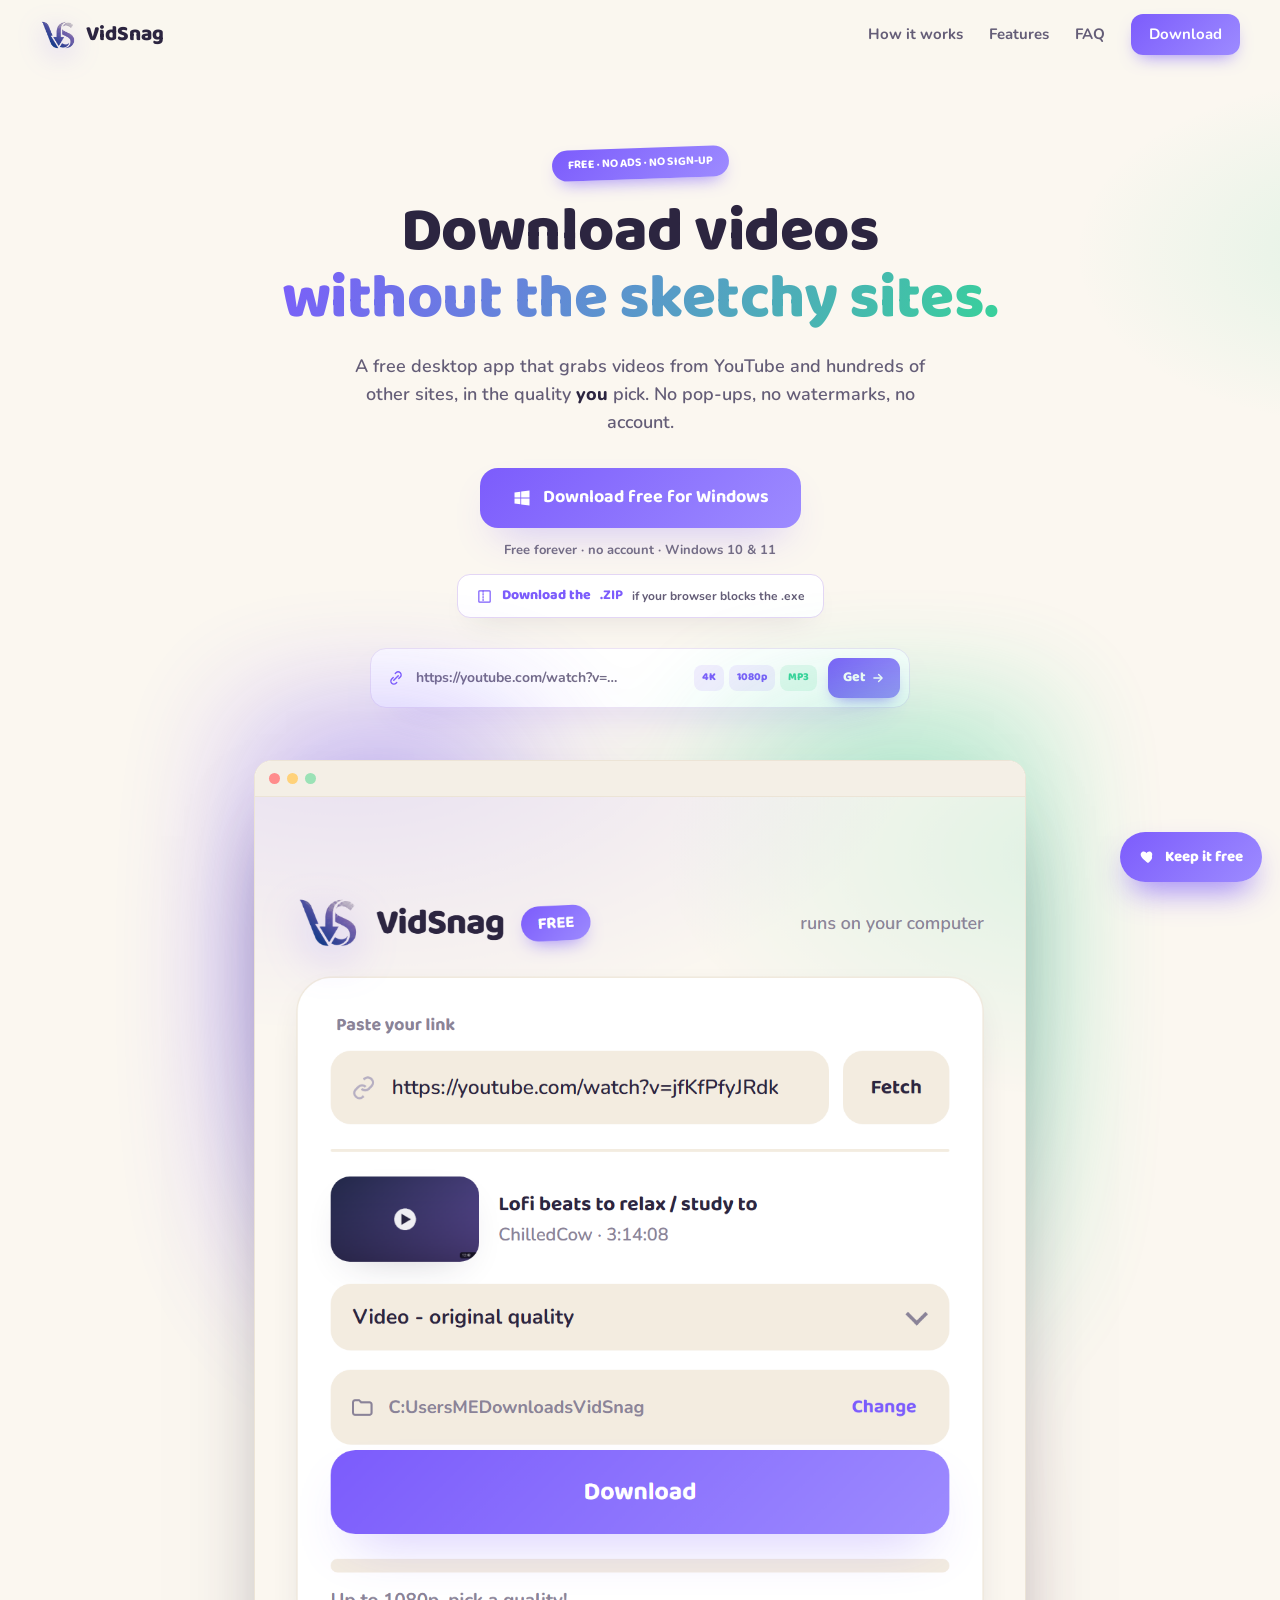
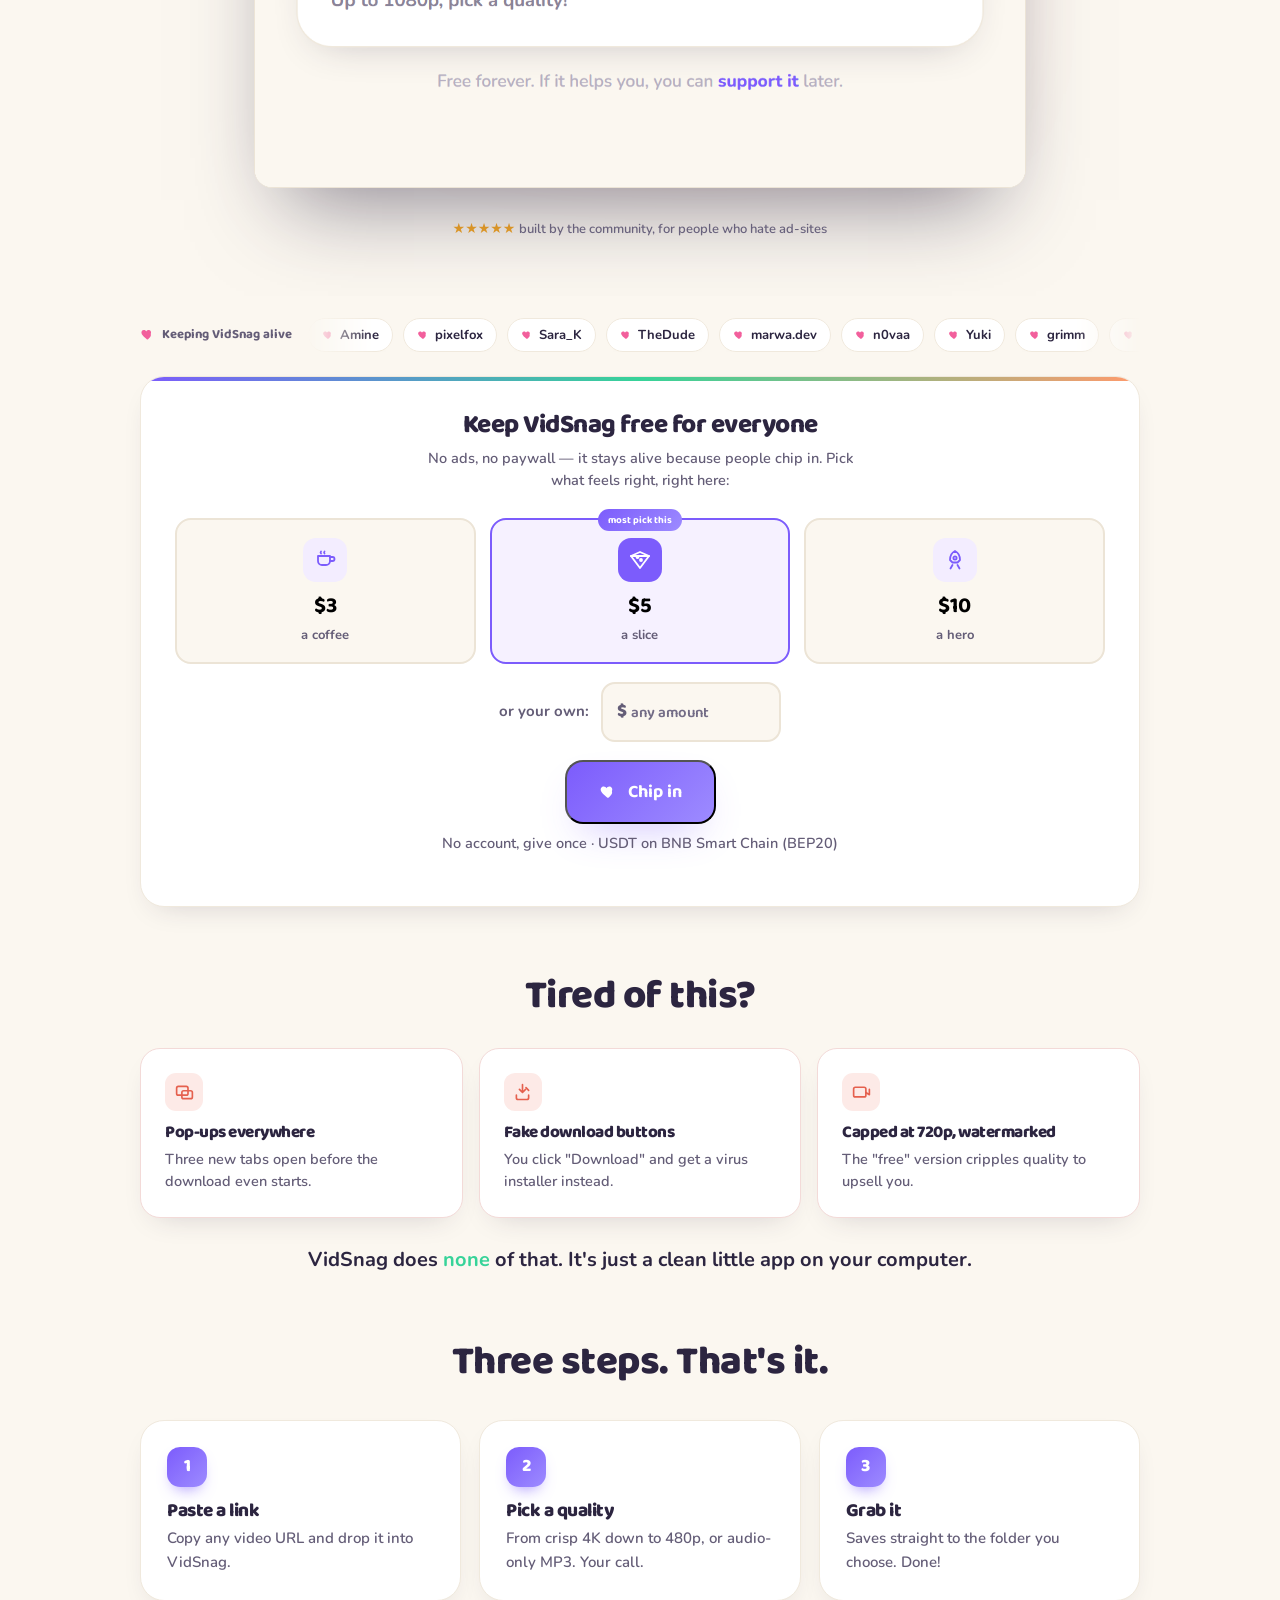
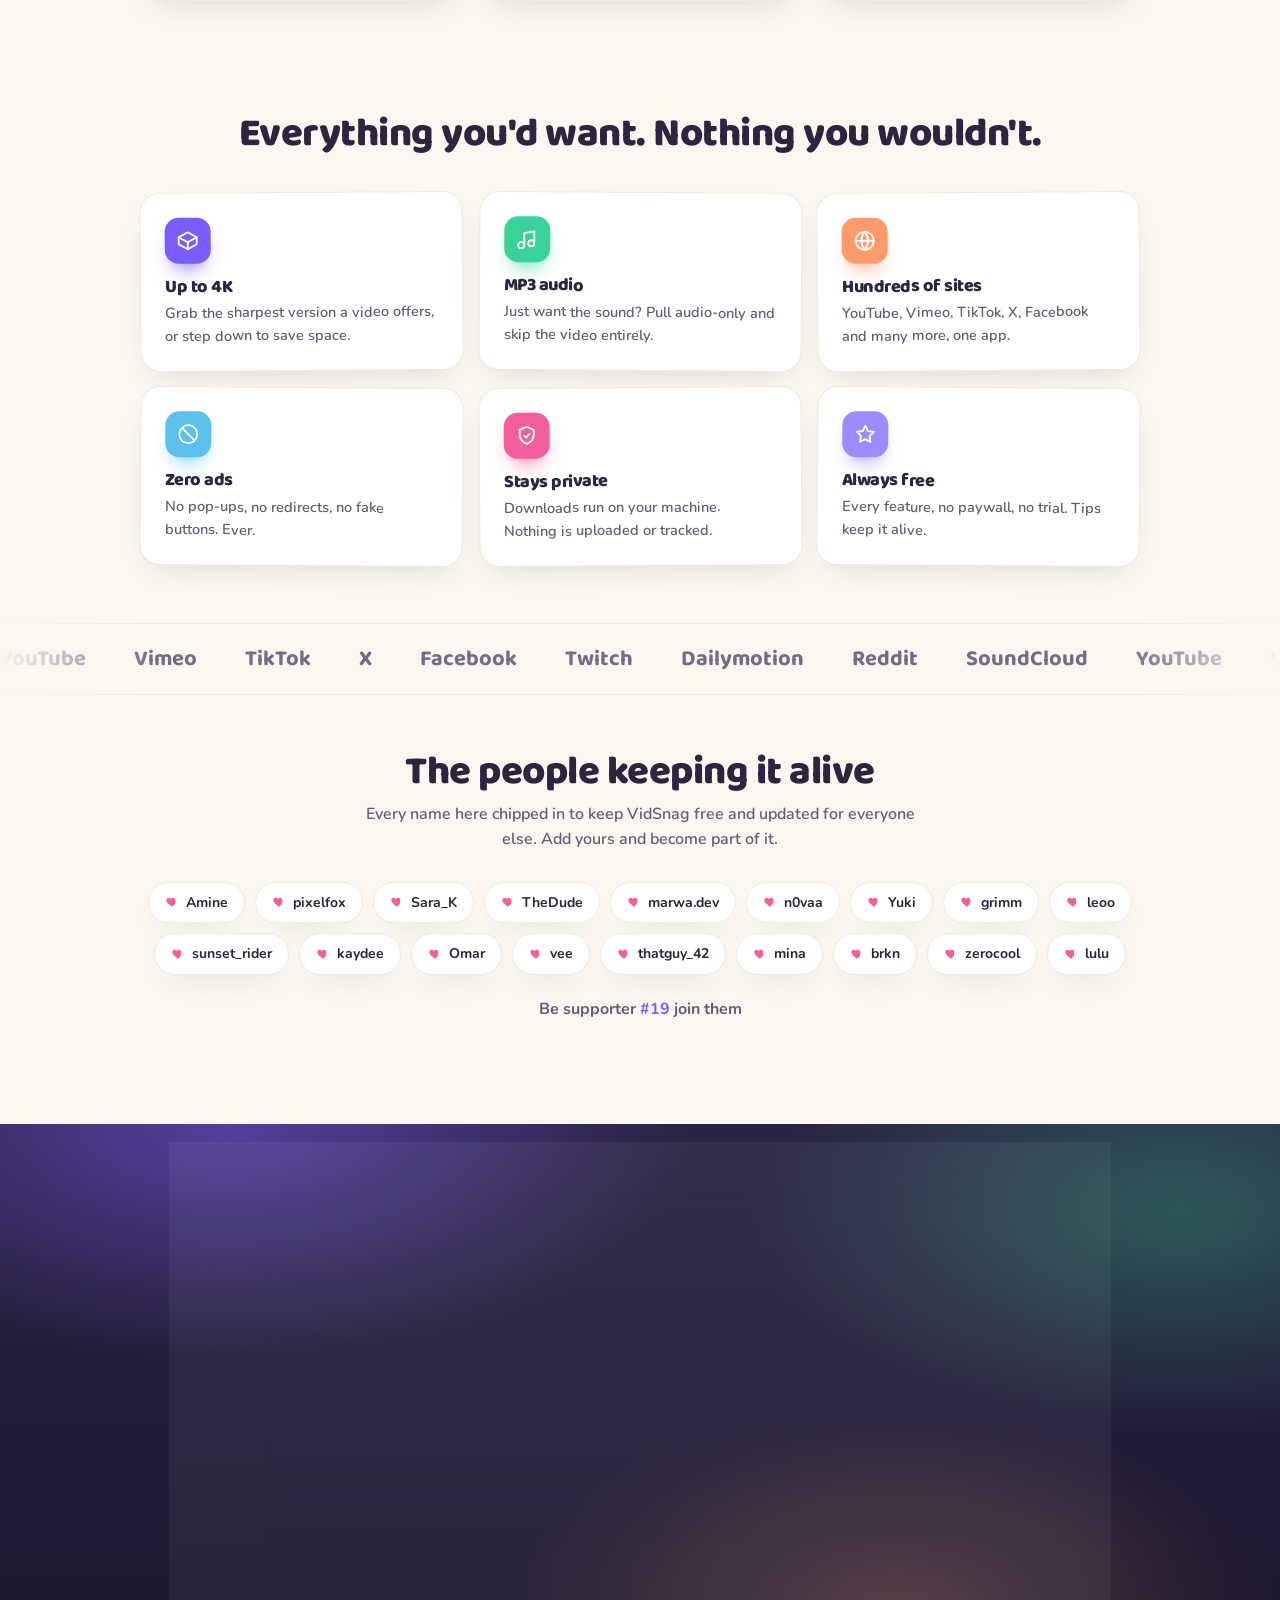
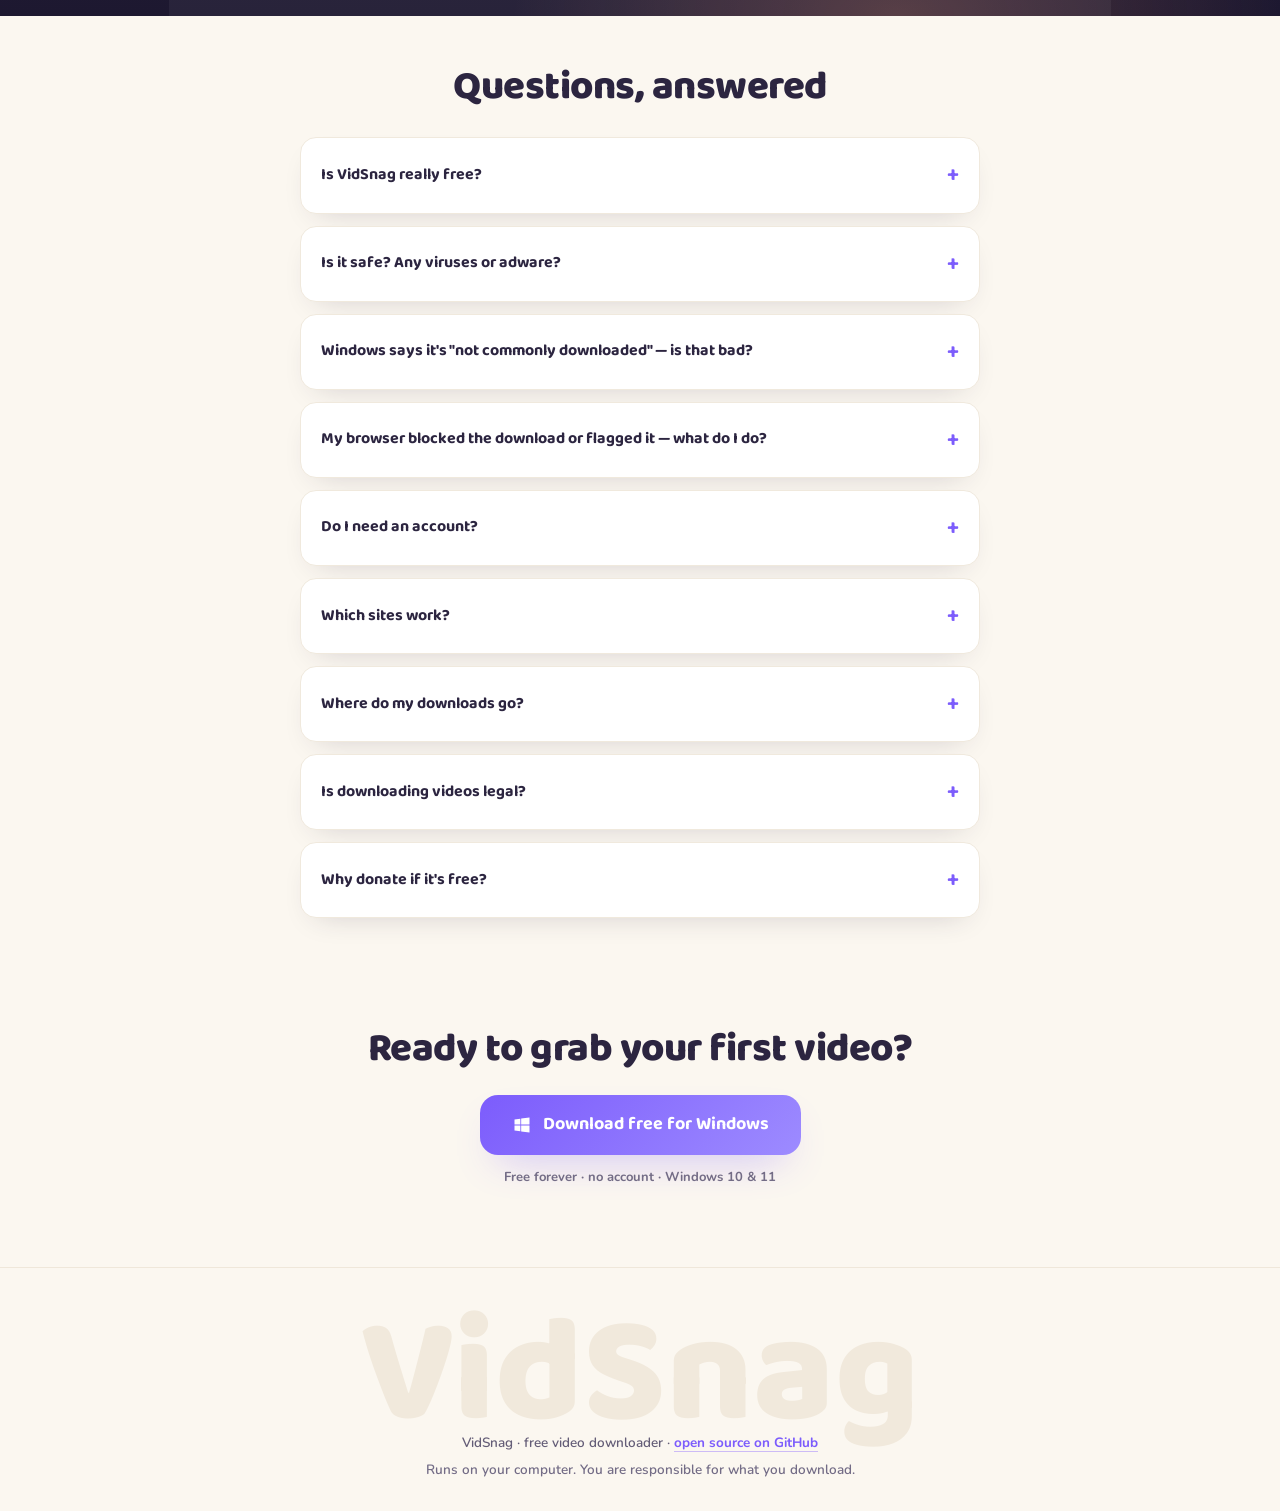
==== website/index.html @ e5a56a4b "polish(website): de-dup donate (one picker), clean bottom closer, honest copy Removed the duplicate " ====
<!DOCTYPE html>
<html lang="en">
<head>
<meta charset="UTF-8" />
<meta name="viewport" content="width=device-width, initial-scale=1.0" />
<title>VidSnag — Free Video Downloader for Windows (No Ads)</title>
<meta name="description" content="VidSnag is a free desktop app to download videos from YouTube and hundreds of sites in any quality. No ads, no sign-up, no pop-ups. Runs on your own computer." />
<meta property="og:title" content="VidSnag — Free Video Downloader, no ads, no sketchy sites" />
<meta property="og:description" content="Paste a link, pick a quality, download. Free desktop app that runs on your own computer." />
<meta property="og:type" content="website" />
<meta property="og:image" content="https://vidsnag.xyz/assets/logo-512.png" />
<meta name="theme-color" content="#FBF7F0" />
<link rel="canonical" href="https://vidsnag.xyz/" />
<link rel="preconnect" href="https://fonts.googleapis.com" />
<link rel="preconnect" href="https://fonts.gstatic.com" crossorigin />
<link href="https://fonts.googleapis.com/css2?family=Baloo+2:wght@600;700;800&family=Nunito:wght@500;600;700;800&display=swap" rel="stylesheet" />
<link rel="stylesheet" href="styles.css" />
<link rel="icon" href="assets/logo-64.png" type="image/png" />
<script type="application/ld+json">
{
  "@context": "https://schema.org",
  "@type": "SoftwareApplication",
  "name": "VidSnag",
  "operatingSystem": "Windows",
  "applicationCategory": "MultimediaApplication",
  "description": "Free desktop app to download videos from YouTube and hundreds of sites in any quality. No ads, no sign-up. Runs on your own computer.",
  "offers": { "@type": "Offer", "price": "0", "priceCurrency": "USD" },
  "url": "https://vidsnag.xyz/"
}
</script>
</head>
<body>
  <header class="nav" id="nav">
    <a class="brand" href="./">
      <img class="logo" src="assets/logo-256.png" alt="VidSnag logo" width="36" height="36" />
      VidSnag
    </a>
    <nav class="nav-links">
      <a href="#how">How it works</a>
      <a href="#features">Features</a>
      <a href="#faq">FAQ</a>
      <a class="btn-sm" href="#download">Download</a>
    </nav>
    <button class="nav-toggle" id="navToggle" aria-label="Menu" aria-expanded="false">
      <span></span><span></span><span></span>
    </button>
  </header>
  <div class="mobile-menu" id="mobileMenu">
    <a href="#how">How it works</a>
    <a href="#features">Features</a>
    <a href="#faq">FAQ</a>
    <a href="#supporters">Supporters</a>
    <a class="mm-cta" href="#download">Download free</a>
  </div>

  <main>
    <!-- HERO -->
    <section class="hero">
      <span class="pill">FREE · NO ADS · NO SIGN-UP</span>
      <h1>Download videos<br><span class="grad">without the sketchy sites.</span></h1>
      <p class="sub">A free desktop app that grabs videos from YouTube and hundreds of other
        sites, in the quality <b>you</b> pick. No pop-ups, no watermarks, no account.</p>

      <div class="cta-row" id="download">
        <a class="btn-cta" href="#" id="dl-win">
          <svg viewBox="0 0 24 24" class="win"><path d="M3 5.5L10 4.5v7H3zM11 4.3L21 3v8.5H11zM3 12.5h7v7l-7-1zM11 12.5h10V21l-10-1.3z"/></svg>
          Download free for Windows
        </a>
      </div>
      <span class="cta-note">Free forever · no account · Windows 10 & 11</span>
      <a class="dl-zip" href="https://github.com/ElbassriZayd/vidsnag/releases/latest/download/VidSnag.zip">
        <svg viewBox="0 0 24 24" aria-hidden="true"><path d="M5 4h14a1 1 0 011 1v14a1 1 0 01-1 1H5a1 1 0 01-1-1V5a1 1 0 011-1z"/><path d="M10 4v2M10 8v2M10 12v2M10 16v1.5"/></svg>
        Download the <b>.ZIP</b> <span class="dz-sub">if your browser blocks the .exe</span>
      </a>


      <!-- fake paste teaser: shows the whole flow in one glance -->
      <div class="paste" aria-hidden="true">
        <span class="paste-ico"><svg viewBox="0 0 24 24"><path d="M9 15l6-6"/><path d="M11 6l1-1a4 4 0 015.7 5.7l-2 2"/><path d="M13 18l-1 1A4 4 0 016.3 13.3l2-2"/></svg></span>
        <span class="paste-text">https://youtube.com/watch?v=…</span>
        <span class="paste-chips"><i>4K</i><i>1080p</i><i class="mp3">MP3</i></span>
        <span class="paste-go">Get<svg viewBox="0 0 24 24"><path d="M5 12h13"/><path d="M13 6l6 6-6 6"/></svg></span>
      </div>

      <!-- app window on a warm gradient-glow stage: the product is the hero -->
      <div class="stage">
        <div class="glow" aria-hidden="true"></div>
        <div class="app-window">
          <div class="aw-bar"><span></span><span></span><span></span></div>
          <img src="assets/app-demo.png" alt="The VidSnag app downloading a video in a clean little window" width="900" height="560" />
        </div>
      </div>

      <div class="trust">
        <span class="trust-stars"><span aria-hidden="true">★★★★★</span> <i>built by the community, for people who hate ad-sites</i></span>
      </div>
    </section>

    <!-- SUPPORTERS TICKER -->
    <section class="ticker-wrap" aria-label="Recent supporters">
      <span class="ticker-label">
        <svg class="hh" viewBox="0 0 24 24" aria-hidden="true"><path d="M12 20s-7-4.6-9.2-9C1.4 8 3 4.8 6.2 4.8c1.9 0 3.1 1.1 3.8 2.2.7-1.1 1.9-2.2 3.8-2.2 3.2 0 4.8 3.2 3.4 6.2C19 15.4 12 20 12 20z"/></svg>
        Keeping VidSnag alive
      </span>
      <div class="ticker" id="ticker"><div class="ticker-track" id="tickerTrack"></div></div>
    </section>

    <!-- INLINE INTERACTIVE GIVE (no modal, no extra page) -->
    <section class="give" id="give">
      <div class="give-card donate-pick">
        <h2>Keep VidSnag free for everyone</h2>
        <p>No ads, no paywall — it stays alive because people chip in. Pick what feels right, right here:</p>
        <div class="tiers" role="group" aria-label="Suggested amounts">
          <button type="button" class="tier" data-amt="3">
            <span class="t-ico"><svg viewBox="0 0 24 24"><path d="M5 8h12v5a4 4 0 01-4 4H9a4 4 0 01-4-4V8z"/><path d="M17 9h2.5a2 2 0 010 4H17"/><path d="M8 3.5c-.6.7-.6 1.3 0 2M11.5 3.5c-.6.7-.6 1.3 0 2"/></svg></span>
            <b>$3</b><span>a coffee</span></button>
          <button type="button" class="tier best" data-amt="5"><span class="badge">most pick this</span>
            <span class="t-ico"><svg viewBox="0 0 24 24"><path d="M3 8l9-4 9 4-9 12L3 8z"/><path d="M3 8h18"/><circle cx="9.5" cy="9" r="1"/><circle cx="13" cy="12" r="1"/></svg></span>
            <b>$5</b><span>a slice</span></button>
          <button type="button" class="tier" data-amt="10">
            <span class="t-ico"><svg viewBox="0 0 24 24"><path d="M12 3c3 1.5 5 5 5 9l-2.5 2.5h-5L7 12c0-4 2-7.5 5-9z"/><circle cx="12" cy="10" r="1.6"/><path d="M9.5 17l-2 3.5M14.5 17l2 3.5"/></svg></span>
            <b>$10</b><span>a hero</span></button>
        </div>
        <div class="custom-amt">
          <span class="ca-label">or your own:</span>
          <div class="ca-field"><span class="ca-cur">$</span>
            <input class="custom-amt-input" type="text" inputmode="decimal" placeholder="any amount" aria-label="Custom amount" /></div>
        </div>
        <button type="button" class="btn-cta donate-go"><svg class="btn-heart" viewBox="0 0 24 24" aria-hidden="true"><path d="M12 20s-7-4.6-9.2-9C1.4 8 3 4.8 6.2 4.8c1.9 0 3.1 1.1 3.8 2.2.7-1.1 1.9-2.2 3.8-2.2 3.2 0 4.8 3.2 3.4 6.2C19 15.4 12 20 12 20z"/></svg><span class="donate-label">Chip in</span></button>
        <p class="give-note">No account, give once · USDT on BNB Smart Chain (BEP20)</p>
      </div>
    </section>

    <!-- PAIN STRIP -->
    <section class="pain">
      <h2>Tired of this?</h2>
      <div class="pain-grid">
        <div class="pain-card bad">
          <span class="pc-ico"><svg viewBox="0 0 24 24"><rect x="3" y="5" width="13" height="10" rx="2"/><rect x="9" y="10" width="12" height="9" rx="2"/></svg></span>
          <h3>Pop-ups everywhere</h3>
          <p>Three new tabs open before the download even starts.</p>
        </div>
        <div class="pain-card bad">
          <span class="pc-ico"><svg viewBox="0 0 24 24"><path d="M12 3v9m0 0l-3.5-3.5M12 12l3.5-3.5"/><path d="M5 15v3a2 2 0 002 2h10a2 2 0 002-2v-3"/><path d="M16 6.5l3 3"/></svg></span>
          <h3>Fake download buttons</h3>
          <p>You click "Download" and get a virus installer instead.</p>
        </div>
        <div class="pain-card bad">
          <span class="pc-ico"><svg viewBox="0 0 24 24"><rect x="3" y="6" width="14" height="11" rx="2"/><path d="M21 8.5v6l-4-2.5"/></svg></span>
          <h3>Capped at 720p, watermarked</h3>
          <p>The "free" version cripples quality to upsell you.</p>
        </div>
      </div>
      <p class="pain-after">VidSnag does <b>none</b> of that. It's just a clean little app on your computer.</p>
    </section>

    <!-- HOW IT WORKS -->
    <section class="how" id="how">
      <h2>Three steps. That's it.</h2>
      <div class="steps">
        <div class="step"><span class="num">1</span><h3>Paste a link</h3>
          <p>Copy any video URL and drop it into VidSnag.</p></div>
        <div class="step"><span class="num">2</span><h3>Pick a quality</h3>
          <p>From crisp 4K down to 480p, or audio-only MP3. Your call.</p></div>
        <div class="step"><span class="num">3</span><h3>Grab it</h3>
          <p>Saves straight to the folder you choose. Done!</p></div>
      </div>
    </section>

    <!-- FEATURES -->
    <section class="features" id="features">
      <h2>Everything you'd want. Nothing you wouldn't.</h2>
      <div class="feat-grid">
        <div class="feat" style="--f:#7C5CFC">
          <span class="fi"><svg viewBox="0 0 24 24"><path d="M3 8.5l9-5 9 5v7l-9 5-9-5v-7z"/><path d="M3 8.5l9 5 9-5"/><path d="M12 13.5v7"/></svg></span>
          <h3>Up to 4K</h3><p>Grab the sharpest version a video offers, or step down to save space.</p></div>
        <div class="feat" style="--f:#37D399">
          <span class="fi"><svg viewBox="0 0 24 24"><path d="M9 18V6l10-2v12"/><circle cx="6" cy="18" r="3"/><circle cx="16" cy="16" r="3"/></svg></span>
          <h3>MP3 audio</h3><p>Just want the sound? Pull audio-only and skip the video entirely.</p></div>
        <div class="feat" style="--f:#FF9A6C">
          <span class="fi"><svg viewBox="0 0 24 24"><circle cx="12" cy="12" r="9"/><path d="M3 12h18"/><path d="M12 3a14 14 0 010 18 14 14 0 010-18z"/></svg></span>
          <h3>Hundreds of sites</h3><p>YouTube, Vimeo, TikTok, X, Facebook and many more, one app.</p></div>
        <div class="feat" style="--f:#5BC0EB">
          <span class="fi"><svg viewBox="0 0 24 24"><circle cx="12" cy="12" r="9"/><path d="M5.6 5.6l12.8 12.8"/></svg></span>
          <h3>Zero ads</h3><p>No pop-ups, no redirects, no fake buttons. Ever.</p></div>
        <div class="feat" style="--f:#F25F9C">
          <span class="fi"><svg viewBox="0 0 24 24"><path d="M12 3l7 3v5c0 4.4-3 7.6-7 9-4-1.4-7-4.6-7-9V6l7-3z"/><path d="M9.5 12l1.8 1.8 3.5-3.6"/></svg></span>
          <h3>Stays private</h3><p>Downloads run on your machine. Nothing is uploaded or tracked.</p></div>
        <div class="feat" style="--f:#9D8BFF">
          <span class="fi"><svg viewBox="0 0 24 24"><path d="M12 3.5l2.6 5.3 5.9.9-4.3 4.1 1 5.8-5.2-2.7-5.2 2.7 1-5.8-4.3-4.1 5.9-.9z"/></svg></span>
          <h3>Always free</h3><p>Every feature, no paywall, no trial. Tips keep it alive.</p></div>
      </div>
    </section>

    <!-- MARQUEE -->
    <section class="marquee-wrap" aria-hidden="true">
      <div class="marquee">
        <span>YouTube</span><span>Vimeo</span><span>TikTok</span><span>X</span><span>Facebook</span>
        <span>Twitch</span><span>Dailymotion</span><span>Reddit</span><span>SoundCloud</span>
        <span>YouTube</span><span>Vimeo</span><span>TikTok</span><span>X</span><span>Facebook</span>
        <span>Twitch</span><span>Dailymotion</span><span>Reddit</span><span>SoundCloud</span>
      </div>
    </section>

    <!-- SUPPORTERS -->
    <section class="support" id="supporters">
      <h2>The people keeping it alive</h2>
      <p class="support-sub">Every name here chipped in to keep VidSnag free and updated for
        everyone else. Add yours and become part of it.</p>
      <div class="wall" id="wall"></div>
      <p class="wall-counter">Be supporter <b id="supCount">#19</b> <a href="#donate-block">join them</a></p>
    </section>

    <!-- DONATION -->
    <section class="donate" id="donate-block">
      <div class="donate-card donate-pick">
        <h2>This is a community thing.</h2>
        <p>VidSnag is free for everyone, forever. It keeps working because people who like it
          chip in a little, which pays for the time to update it whenever sites change.
          <b>Give whatever feels right</b>, a dollar or a hundred, it all helps.</p>

        <a class="btn-cta donate-btn donate-go" href="#"><svg class="btn-heart" viewBox="0 0 24 24" aria-hidden="true"><path d="M12 20s-7-4.6-9.2-9C1.4 8 3 4.8 6.2 4.8c1.9 0 3.1 1.1 3.8 2.2.7-1.1 1.9-2.2 3.8-2.2 3.2 0 4.8 3.2 3.4 6.2C19 15.4 12 20 12 20z"/></svg><span class="donate-label">Donate USDT</span></a>
        <p class="donate-note">USDT on BNB Smart Chain (BEP20) · no account · give once</p>
      </div>
    </section>

    <!-- FAQ -->
    <section class="faq" id="faq">
      <h2>Questions, answered</h2>
      <div class="faq-list" id="faqList">
        <details><summary>Is VidSnag really free?</summary><p>Yes, every feature, forever. There's no trial, no paywall, no "pro" version. Tips are optional and just help keep it maintained.</p></details>
        <details><summary>Is it safe? Any viruses or adware?</summary><p>Yes. VidSnag runs locally and bundles no adware or junk, the opposite of the spammy download sites. The engine is the open-source yt-dlp, and <b>VidSnag itself is open source too</b> &mdash; you can <a href="https://github.com/ElbassriZayd/vidsnag" target="_blank" rel="noopener">read every line or build it yourself on GitHub</a>, and verify your download against the published SHA-256 checksum. It also <a href="https://www.virustotal.com/gui/file/3d13de2096c9dfa96d19a5c1a9d73fe132ab25fa259baee253c6ad3f8b6e515f" target="_blank" rel="noopener">scans clean on VirusTotal</a> &mdash; Microsoft Defender and every major engine pass it.</p></details>
        <details><summary>Windows says it's "not commonly downloaded" — is that bad?</summary><p>No. That message shows for any brand-new app that isn't code-signed yet, it's about download reputation, not a virus. In your browser click <b>Keep</b>, and if Windows shows "protected your PC" on first launch, click <b>More info → Run anyway</b>. As more people download VidSnag, the warning fades on its own.</p></details>
        <details><summary>My browser blocked the download or flagged it — what do I do?</summary><p>Some browsers block any new unsigned <code>.exe</code> as a precaution (it's about being new + unsigned, not a real virus — Microsoft Defender and all major scanners pass it). Two fixes: in your download bar choose <b>Keep / Keep anyway</b>, or <a href="https://github.com/ElbassriZayd/vidsnag/releases/latest/download/VidSnag.zip">download the <b>.zip</b> version</a> instead (browsers don't block zips the same way) and unzip it. You can always verify it's safe via the <a href="https://github.com/ElbassriZayd/vidsnag" target="_blank" rel="noopener">open-source code</a> and VirusTotal.</p></details>
        <details><summary>Do I need an account?</summary><p>No. Open the app, paste a link, download. Nothing to sign up for.</p></details>
        <details><summary>Which sites work?</summary><p>YouTube plus hundreds of others (Vimeo, TikTok, X, Facebook, Twitch and more), powered by the yt-dlp engine.</p></details>
        <details><summary>Where do my downloads go?</summary><p>To a folder you choose. It defaults to a VidSnag folder in Downloads, and you can change it anytime.</p></details>
        <details><summary>Is downloading videos legal?</summary><p>You're responsible for what you download. Respect copyright and each site's terms of service, and only download content you have the right to save.</p></details>
        <details><summary>Why donate if it's free?</summary><p>VidSnag is built and maintained by one person. When sites change, the app needs updates to keep working. Tips fund that time, so it stays free for everyone.</p></details>
      </div>
    </section>

    <!-- FINAL CTA -->
    <section class="final">
      <h2>Ready to grab your first video?</h2>
      <a class="btn-cta" href="#" id="dl-win2">
        <svg viewBox="0 0 24 24" class="win"><path d="M3 5.5L10 4.5v7H3zM11 4.3L21 3v8.5H11zM3 12.5h7v7l-7-1zM11 12.5h10V21l-10-1.3z"/></svg>
        Download free for Windows
      </a>
      <p class="cta-note">Free forever · no account · Windows 10 & 11</p>
    </section>
  </main>

  <footer class="foot">
    <div class="ghost">VidSnag</div>
    <div class="foot-row">
      <span>VidSnag · free video downloader · <a class="foot-link" href="https://github.com/ElbassriZayd/vidsnag" target="_blank" rel="noopener">open source on GitHub</a></span>
      <span class="muted">Runs on your computer. You are responsible for what you download.</span>
    </div>
  </footer>

  <!-- sticky support button: visible on every scroll position -->
  <button class="support-fab" id="supportFab" type="button" aria-label="Support VidSnag — keep it free">
    <svg class="sf-heart" viewBox="0 0 24 24" aria-hidden="true"><path d="M12 20s-7-4.6-9.2-9C1.4 8 3 4.8 6.2 4.8c1.9 0 3.1 1.1 3.8 2.2.7-1.1 1.9-2.2 3.8-2.2 3.2 0 4.8 3.2 3.4 6.2C19 15.4 12 20 12 20z"/></svg>
    <span>Keep it free</span>
  </button>

  <!-- USDT (BEP20) donate card -->
  <dialog class="modal" id="donateModal" aria-labelledby="donateTitle">
    <div class="modal-card">
      <button class="modal-x" id="donateClose" type="button" aria-label="Close">
        <svg viewBox="0 0 24 24" aria-hidden="true"><path d="M6 6l12 12M18 6L6 18"/></svg>
      </button>
      <span class="modal-ico" aria-hidden="true"><svg viewBox="0 0 24 24"><path d="M12 20s-7-4.6-9.2-9C1.4 8 3 4.8 6.2 4.8c1.9 0 3.1 1.1 3.8 2.2.7-1.1 1.9-2.2 3.8-2.2 3.2 0 4.8 3.2 3.4 6.2C19 15.4 12 20 12 20z" fill="#fff" stroke="none"/></svg></span>
      <h3 id="donateTitle">Thank you!</h3>
      <p class="dm-sub" id="donateSub">Send any amount of <b>USDT</b> to this address to keep VidSnag free:</p>
      <img class="dm-qr" src="assets/usdt-bep20-qr.png" width="170" height="170" alt="QR code of the USDT BEP20 donation address" />
      <div class="dm-addr">
        <code id="usdtAddr">0xd62212b2CE5f5AEf16A5b79B5e00Fa02AA68fB33</code>
        <button class="dm-copy" id="copyAddr" type="button">Copy</button>
      </div>
      <p class="dm-warn"><svg viewBox="0 0 24 24" aria-hidden="true"><path d="M12 3l9 16H3z"/><path d="M12 10v4M12 16.5v.5"/></svg>
        Send <b>USDT on BNB Smart Chain (BEP20)</b> only. Other networks are lost forever.</p>
    </div>
  </dialog>

  <script src="main.js" defer></script>

  <script type="application/ld+json">
  {
    "@context": "https://schema.org",
    "@type": "FAQPage",
    "mainEntity": [
      {"@type":"Question","name":"Is VidSnag really free?","acceptedAnswer":{"@type":"Answer","text":"Yes, every feature, forever. No trial, no paywall. Tips are optional."}},
      {"@type":"Question","name":"Is it safe? Any viruses or adware?","acceptedAnswer":{"@type":"Answer","text":"Yes. VidSnag runs locally and bundles no adware. The engine is the open-source yt-dlp, and VidSnag itself is open source on GitHub so you can read the code or build it yourself, verify the download with its SHA-256 checksum, and it scans clean on VirusTotal where Microsoft Defender and every major engine pass it."}},
      {"@type":"Question","name":"Windows says it's not commonly downloaded — is that bad?","acceptedAnswer":{"@type":"Answer","text":"No. That message appears for any brand-new app that is not code-signed yet; it is about download reputation, not a virus. Click Keep, and on first launch click More info then Run anyway. The warning fades as more people download it."}},
      {"@type":"Question","name":"Do I need an account?","acceptedAnswer":{"@type":"Answer","text":"No account is needed. Open the app, paste a link, download."}},
      {"@type":"Question","name":"Which sites work?","acceptedAnswer":{"@type":"Answer","text":"YouTube plus hundreds of others including Vimeo, TikTok, X, Facebook and Twitch."}},
      {"@type":"Question","name":"Where do my downloads go?","acceptedAnswer":{"@type":"Answer","text":"To a folder you choose, defaulting to a VidSnag folder in Downloads."}},
      {"@type":"Question","name":"Is downloading videos legal?","acceptedAnswer":{"@type":"Answer","text":"You are responsible for what you download. Respect copyright and each site's terms."}},
      {"@type":"Question","name":"Why donate if it's free?","acceptedAnswer":{"@type":"Answer","text":"It is made by one person. Tips fund the time to keep it working when sites change."}}
    ]
  }
  </script>
</body>
</html>
---- website/styles.css ----
:root{
  --bg:#FBF7F0; --bg-2:#F3ECE0; --card:#FFFFFF;
  --ink:#2C2540; --muted:#645D77; --faint:#736C86;
  --accent:#7C5CFC; --accent-2:#9D8BFF; --accent-press:#6A49EE;
  --mint:#37D399; --peach:#FF9A6C; --rose:#F25F9C;
  --radius:24px; --maxw:1080px;
  --shadow:0 18px 40px -18px rgba(124,92,252,.45);
  --shadow-soft:0 12px 30px -16px rgba(44,37,64,.22);
}
*{box-sizing:border-box;margin:0;padding:0}
html{scroll-behavior:smooth}
html{overflow-x:hidden}
body{font-family:"Nunito",system-ui,sans-serif;color:var(--ink);line-height:1.55;overflow-x:hidden;max-width:100vw;
  background:
    radial-gradient(720px 400px at 12% -8%, rgba(124,92,252,.14), transparent 60%),
    radial-gradient(560px 320px at 108% 4%, rgba(55,211,153,.13), transparent 55%),
    var(--bg);
  -webkit-font-smoothing:antialiased}
a{color:inherit;text-decoration:none}
:focus-visible{outline:3px solid var(--accent);outline-offset:3px}
.donate :focus-visible{outline-color:#fff}
::selection{background:rgba(124,92,252,.22)}
h1,h2,h3{font-family:"Baloo 2";font-weight:800;line-height:1.08;letter-spacing:-.5px}
section{scroll-margin-top:80px}

/* nav */
.nav{position:sticky;top:0;z-index:30;display:flex;align-items:center;justify-content:space-between;
  padding:14px clamp(18px,5vw,40px);background:rgba(251,247,240,.65);
  border-bottom:1px solid transparent;transition:background .25s,border-color .25s,box-shadow .25s}
.nav.scrolled{background:rgba(251,247,240,.9);backdrop-filter:blur(12px);
  border-bottom-color:#EFE7DA;box-shadow:0 6px 20px -16px rgba(44,37,64,.4)}
.brand{display:flex;align-items:center;gap:10px;font-family:"Baloo 2";font-weight:800;font-size:21px}
.logo{width:36px;height:36px;object-fit:contain;filter:drop-shadow(0 6px 14px rgba(124,92,252,.4))}
.nav-links{display:flex;align-items:center;gap:clamp(12px,3vw,26px);font-size:15px;font-weight:700}
.nav-links a{color:var(--muted);transition:color .15s}
.nav-links a:hover{color:var(--ink)}
.btn-sm{background:linear-gradient(135deg,var(--accent),var(--accent-2));color:#fff!important;
  padding:9px 18px;border-radius:12px;box-shadow:0 8px 18px -8px rgba(124,92,252,.8)}
.btn-sm:hover{filter:brightness(1.06)}

/* mobile menu */
.nav-toggle{display:none;flex-direction:column;align-items:center;justify-content:center;gap:5px;
  background:none;border:none;cursor:pointer;min-width:44px;min-height:44px;border-radius:10px}
.nav-toggle span{display:block;width:24px;height:2.5px;border-radius:2px;background:var(--ink);
  transition:transform .25s,opacity .2s}
.nav-toggle.open span:nth-child(1){transform:translateY(7.5px) rotate(45deg)}
.nav-toggle.open span:nth-child(2){opacity:0}
.nav-toggle.open span:nth-child(3){transform:translateY(-7.5px) rotate(-45deg)}
.mobile-menu{position:fixed;top:62px;left:0;right:0;z-index:25;background:rgba(251,247,240,.98);
  backdrop-filter:blur(12px);border-bottom:1px solid #EFE7DA;display:none;flex-direction:column;
  padding:12px 18px 18px;box-shadow:0 16px 30px -18px rgba(44,37,64,.4)}
.mobile-menu.open{display:flex}
.mobile-menu a{padding:13px 6px;font-family:"Baloo 2";font-weight:700;color:var(--ink);
  border-bottom:1px solid #F0E9DD}
.mobile-menu a:last-child{border-bottom:none}
.mobile-menu .mm-cta{margin-top:10px;text-align:center;color:#fff;border:none;border-radius:13px;
  background:linear-gradient(135deg,var(--accent),var(--accent-2));box-shadow:var(--shadow)}

/* shared */
h2{text-align:center;font-size:clamp(26px,4vw,40px);margin-bottom:8px}
.btn-cta{display:inline-flex;align-items:center;gap:11px;font-family:"Baloo 2";font-size:18px;font-weight:700;
  color:#fff;padding:16px 32px;border-radius:18px;
  background:linear-gradient(135deg,var(--accent),var(--accent-2));box-shadow:var(--shadow);
  transition:transform .14s cubic-bezier(.34,1.56,.64,1),filter .18s}
.btn-cta:hover{transform:translateY(-3px);filter:brightness(1.06)}
.btn-cta:active{transform:scale(.97)}
.btn-cta .win{width:20px;height:20px;fill:#fff}
.cta-note{font-size:13px;font-weight:700;color:var(--faint)}

/* hero */
.hero{position:relative;text-align:center;padding:clamp(40px,8vw,78px) 20px 56px;overflow:hidden}
.pill{display:inline-block;font-family:"Baloo 2";font-size:12px;font-weight:700;color:#fff;
  background:linear-gradient(135deg,var(--accent),var(--accent-2));padding:6px 16px;border-radius:999px;
  margin-bottom:20px;transform:rotate(-2deg);box-shadow:0 8px 18px -8px rgba(124,92,252,.8)}
.hero h1{font-size:clamp(34px,6.2vw,62px)}
.grad{background:linear-gradient(120deg,var(--accent),var(--mint));-webkit-background-clip:text;
  background-clip:text;-webkit-text-fill-color:transparent}
.sub{max-width:600px;margin:20px auto 0;color:var(--muted);font-size:clamp(15px,2vw,18px);font-weight:600}
.sub b{color:var(--ink);font-weight:800}
.cta-row{margin-top:32px;display:flex;flex-wrap:wrap;align-items:center;justify-content:center;gap:14px 20px}
.cta-row .cta-note,.hero>.cta-note{margin-top:12px;display:block}
.dl-zip{display:inline-flex;align-items:center;gap:9px;margin-top:14px;font-family:"Baloo 2";
  font-size:14px;font-weight:800;color:var(--accent);background:#fff;border:1.5px solid #E3D6F5;
  border-radius:13px;padding:10px 18px;box-shadow:var(--shadow-soft);
  transition:transform .15s,border-color .15s,box-shadow .15s}
.dl-zip:hover{transform:translateY(-2px);border-color:var(--accent-2);box-shadow:0 14px 28px -14px rgba(124,92,252,.5)}
.dl-zip svg{width:17px;height:17px;fill:none;stroke:var(--accent);stroke-width:1.7;stroke-linecap:round;stroke-linejoin:round;flex-shrink:0}
.dz-sub{color:var(--muted);font-family:"Nunito";font-weight:700;font-size:12px}
@media (max-width:440px){.dz-sub{display:none}}
.ghost-link{display:inline-block;padding:6px 2px;font-family:"Baloo 2";font-weight:700;font-size:15px;
  color:var(--accent);box-shadow:inset 0 -1.5px 0 #CDBBF6;transition:color .15s,box-shadow .15s}
.ghost-link:hover{color:var(--accent-press);box-shadow:inset 0 -1.5px 0 var(--accent)}

/* hero reciprocity cue + sticky support FAB */
.hero-support{display:inline-flex;align-items:center;gap:9px;margin:18px auto 0;cursor:pointer;max-width:100%;
  font-family:"Nunito";font-weight:700;font-size:14px;color:var(--ink);background:#fff;
  border:1.5px solid #EFE3FA;border-radius:999px;padding:9px 17px;
  box-shadow:0 12px 26px -16px rgba(124,92,252,.6);transition:transform .15s,border-color .15s,box-shadow .15s}
.hero-support:hover{transform:translateY(-2px);border-color:var(--accent-2);box-shadow:0 16px 30px -14px rgba(124,92,252,.7)}
.hero-support b{color:var(--accent);font-family:"Baloo 2";font-weight:800;white-space:nowrap}
.hero-support .hs-heart{width:16px;height:16px;fill:#F25F9C;stroke:none;flex-shrink:0;animation:beat 1.8s ease-in-out infinite}
@keyframes beat{0%,100%{transform:scale(1)}14%{transform:scale(1.2)}28%{transform:scale(1)}}

.support-fab{position:fixed;right:18px;bottom:18px;z-index:60;display:inline-flex;align-items:center;gap:8px;
  font-family:"Baloo 2";font-weight:800;font-size:15px;color:#fff;border:none;cursor:pointer;
  padding:13px 19px;border-radius:999px;background:linear-gradient(135deg,var(--accent),var(--accent-2));
  box-shadow:0 16px 32px -10px rgba(124,92,252,.85);transition:transform .16s,box-shadow .16s;animation:fabIn .45s .9s both}
.support-fab:hover{transform:translateY(-3px) scale(1.03);box-shadow:0 20px 38px -10px rgba(124,92,252,.95)}
.support-fab .sf-heart{width:18px;height:18px;fill:#fff;stroke:none;animation:beat 1.6s ease-in-out infinite}
@keyframes fabIn{from{opacity:0;transform:translateY(18px)}to{opacity:1;transform:none}}
@media (max-width:520px){
  .support-fab{padding:14px;right:14px;bottom:14px}
  .support-fab span{display:none}
  .hero-support{font-size:13px;padding:8px 14px}
}

/* fake paste teaser */
.paste{display:flex;align-items:center;gap:11px;max-width:540px;margin:30px auto 0;cursor:default;
  user-select:none;background:var(--card);border:1px solid #ECE3F5;border-radius:16px;padding:9px 9px 9px 16px;
  box-shadow:0 20px 44px -24px rgba(124,92,252,.55)}
.paste-ico{display:grid;place-items:center;color:var(--accent);flex-shrink:0}
.paste-ico svg{width:18px;height:18px;fill:none;stroke:currentColor;stroke-width:1.8;
  stroke-linecap:round;stroke-linejoin:round}
.paste-text{flex:1;text-align:left;color:var(--faint);font-weight:700;font-size:14px;
  white-space:nowrap;overflow:hidden;text-overflow:ellipsis}
.paste-chips{display:flex;gap:5px;flex-shrink:0}
.paste-chips i{font-style:normal;font-size:11px;font-weight:800;font-family:"Baloo 2";
  color:var(--accent);background:#F3EEFF;border-radius:8px;padding:4px 8px}
.paste-chips i.mp3{color:var(--mint);background:#E5F9F0}
.paste-go{display:inline-flex;align-items:center;gap:5px;font-family:"Baloo 2";font-weight:800;
  font-size:14px;color:#fff;background:linear-gradient(135deg,var(--accent),var(--accent-2));
  padding:9px 15px;border-radius:11px;box-shadow:0 8px 16px -8px rgba(124,92,252,.8);flex-shrink:0}
.paste-go svg{width:14px;height:14px;fill:none;stroke:#fff;stroke-width:2.4;
  stroke-linecap:round;stroke-linejoin:round}

/* app window on glow stage — product is the hero */
.stage{position:relative;max-width:780px;margin:52px auto 0;padding:0 4px;
  animation:float 6s ease-in-out infinite}
@keyframes float{0%,100%{transform:translateY(0)}50%{transform:translateY(-10px)}}
.glow{position:absolute;inset:-8% -6% 6%;z-index:0;border-radius:44px;filter:blur(48px);opacity:.9;
  background:
    radial-gradient(40% 60% at 20% 28%, rgba(124,92,252,.7), transparent 70%),
    radial-gradient(44% 64% at 80% 26%, rgba(55,211,153,.58), transparent 70%),
    radial-gradient(52% 72% at 58% 88%, rgba(255,154,108,.55), transparent 70%)}
.app-window{position:relative;z-index:1;background:#fff;border:1px solid #ECE4D6;border-radius:18px;
  overflow:hidden;box-shadow:0 44px 84px -32px rgba(44,37,64,.55)}
.aw-bar{display:flex;gap:7px;padding:12px 14px;background:#F4EFE6;border-bottom:1px solid #ECE4D6}
.aw-bar span{width:11px;height:11px;border-radius:50%;background:#D9CFBE}
.aw-bar span:first-child{background:#FF8C8C}.aw-bar span:nth-child(2){background:#FFD27A}.aw-bar span:nth-child(3){background:#9BE2B6}
.app-window img{display:block;width:100%;height:auto}

/* supporters ticker */
.ticker-wrap{display:flex;align-items:center;gap:16px;max-width:var(--maxw);margin:8px auto 0;
  padding:14px clamp(18px,5vw,40px);min-width:0;overflow:hidden}
.ticker-label{display:inline-flex;align-items:center;gap:7px;font-family:"Baloo 2";font-weight:700;
  font-size:13px;color:var(--muted);white-space:nowrap;flex-shrink:0}
.ticker-label .hh{width:15px;height:15px;fill:var(--rose);stroke:none}
.ticker{position:relative;overflow:hidden;flex:1 1 0;min-width:0;max-width:100%;
  -webkit-mask:linear-gradient(90deg,transparent,#000 8%,#000 92%,transparent);
  mask:linear-gradient(90deg,transparent,#000 8%,#000 92%,transparent)}
.ticker-track{display:flex;gap:10px;width:max-content;animation:tick 38s linear infinite}
.ticker-wrap:hover .ticker-track{animation-play-state:paused}
.t-chip{display:inline-flex;align-items:center;gap:6px;background:var(--card);border:1px solid #F0E9DD;
  border-radius:999px;padding:6px 13px;font-size:13px;font-weight:700;white-space:nowrap;box-shadow:var(--shadow-soft)}
.t-chip .hh{width:12px;height:12px;fill:var(--rose);stroke:none;flex-shrink:0}
@keyframes tick{to{transform:translateX(-50%)}}
.trust{margin-top:30px;display:flex;flex-direction:column;gap:6px;align-items:center;
  font-size:14px;font-weight:700;color:var(--muted)}
.trust b{color:var(--accent)}
.trust-stars{color:#F5A623;font-size:14px}
.trust-stars i{color:var(--faint);font-style:normal;font-weight:600;font-size:13px}

/* pain */
.pain{max-width:var(--maxw);margin:0 auto;padding:50px clamp(18px,5vw,40px) 10px;text-align:center}
.pain-grid{display:grid;grid-template-columns:repeat(3,1fr);gap:16px;margin-top:30px}
.pain-card{background:var(--card);border:1px solid #F3DAD8;border-radius:20px;padding:24px;text-align:left;
  box-shadow:var(--shadow-soft)}
.pain-card .pc-ico{display:inline-grid;place-items:center;width:38px;height:38px;border-radius:11px;
  background:#FDEAE7;color:#E5604E;margin-bottom:13px}
.pain-card .pc-ico svg{width:21px;height:21px;fill:none;stroke:currentColor;stroke-width:1.9;
  stroke-linecap:round;stroke-linejoin:round}
.pain-card h3{font-size:17px;margin-bottom:5px}
.pain-card p{color:var(--muted);font-size:14.5px;font-weight:600}
.pain-after{margin-top:26px;font-size:clamp(16px,2.2vw,20px);font-weight:700}
.pain-after b{color:var(--mint)}

/* how */
.how{max-width:var(--maxw);margin:0 auto;padding:56px clamp(18px,5vw,40px)}
.steps{display:grid;grid-template-columns:repeat(3,1fr);gap:18px;margin-top:36px}
.step{background:var(--card);border:1px solid #F0E9DD;border-radius:var(--radius);padding:26px;
  box-shadow:var(--shadow-soft);transition:transform .18s}
.step:hover{transform:translateY(-5px)}
.num{display:grid;place-items:center;width:40px;height:40px;border-radius:13px;font-family:"Baloo 2";
  font-weight:800;font-size:18px;color:#fff;background:linear-gradient(135deg,var(--accent),var(--accent-2));
  margin-bottom:14px;box-shadow:0 8px 16px -8px rgba(124,92,252,.8)}
.step h3{font-size:19px;margin-bottom:6px}
.step p{color:var(--muted);font-size:15px;font-weight:600}

/* features */
.features{max-width:var(--maxw);margin:0 auto;padding:56px clamp(18px,5vw,40px)}
.feat-grid{display:grid;grid-template-columns:repeat(3,1fr);gap:16px;margin-top:36px}
.feat{background:var(--card);border:1px solid #F0E9DD;border-radius:20px;padding:24px;
  box-shadow:var(--shadow-soft);transition:transform .18s,box-shadow .18s,border-color .18s}
.feat:hover{transform:translateY(-5px);border-color:var(--f);box-shadow:0 22px 40px -22px var(--f)}
.fi{display:grid;place-items:center;width:46px;height:46px;border-radius:14px;color:#fff;
  background:var(--f);margin-bottom:14px;box-shadow:0 12px 20px -10px var(--f)}
.fi svg{width:24px;height:24px;fill:none;stroke:currentColor;stroke-width:1.8;
  stroke-linecap:round;stroke-linejoin:round}
.feat:nth-child(odd){transform:rotate(-.4deg)}
.feat:nth-child(even){transform:rotate(.4deg)}
.feat:hover{transform:translateY(-5px) rotate(0deg)!important}
.feat h3{font-size:18px;margin-bottom:5px}
.feat p{color:var(--muted);font-size:14.5px;font-weight:600}

/* marquee */
.marquee-wrap{overflow:hidden;padding:18px 0;border-top:1px solid #EFE7DA;border-bottom:1px solid #EFE7DA;
  -webkit-mask:linear-gradient(90deg,transparent,#000 12%,#000 88%,transparent);
  mask:linear-gradient(90deg,transparent,#000 12%,#000 88%,transparent)}
.marquee{display:flex;gap:48px;width:max-content;animation:scroll 26s linear infinite}
.marquee span{font-family:"Baloo 2";font-weight:700;font-size:22px;color:var(--faint);white-space:nowrap}
@keyframes scroll{to{transform:translateX(-50%)}}

/* supporters */
.support{max-width:var(--maxw);margin:0 auto;padding:56px clamp(18px,5vw,40px);text-align:center}
.support-sub{max-width:580px;margin:8px auto 0;color:var(--muted);font-weight:600}
.wall{margin-top:30px;display:flex;flex-wrap:wrap;gap:10px;justify-content:center}
.chip{display:inline-flex;align-items:center;gap:7px;background:var(--card);border:1px solid #F0E9DD;
  border-radius:999px;padding:9px 16px;font-size:14px;font-weight:700;box-shadow:var(--shadow-soft)}
.chip .hh{width:14px;height:14px;fill:var(--rose);stroke:none;flex-shrink:0}
.chip.real .amt{color:var(--mint);font-weight:800}
.wall-counter{margin-top:22px;font-weight:700;color:var(--muted)}
.wall-counter b{color:var(--accent)}

/* inline interactive give widget (high up, no modal) */
.give{max-width:var(--maxw);margin:0 auto;padding:10px clamp(18px,5vw,40px) 18px}
.give-card{position:relative;overflow:hidden;background:var(--card);border:1px solid #F0E9DD;
  border-radius:var(--radius);padding:clamp(22px,3.5vw,34px);text-align:center;box-shadow:var(--shadow-soft)}
.give-card::before{content:"";position:absolute;top:0;left:0;right:0;height:4px;
  background:linear-gradient(90deg,var(--accent),var(--mint),var(--peach))}
.give-card h2{font-size:clamp(20px,3vw,26px)}
.give-card>p{color:var(--muted);font-weight:600;max-width:460px;margin:8px auto 18px;font-size:14.5px}
.give .donate-go{max-width:340px;margin:18px auto 0}
.give .btn-heart{fill:#fff;stroke:none;width:18px;height:18px}
.give-note{color:var(--faint);font-size:12.5px;font-weight:600;margin-top:11px}

/* donation — the one dark contrast band on the page */
.donate{max-width:none;width:100%;margin:46px 0 0;position:relative;overflow:hidden;
  padding:66px clamp(18px,5vw,40px) 74px;
  background:
    radial-gradient(60% 80% at 18% 0%, rgba(124,92,252,.5), transparent 60%),
    radial-gradient(55% 75% at 92% 18%, rgba(55,211,153,.3), transparent 60%),
    radial-gradient(50% 70% at 70% 100%, rgba(255,154,108,.22), transparent 60%),
    linear-gradient(180deg,#2A2342,#1D1830)}
.donate-card{max-width:760px;margin:0 auto;background:rgba(255,255,255,.05);
  border:1px solid rgba(255,255,255,.13);border-radius:var(--radius);
  padding:clamp(26px,4vw,44px);text-align:center;backdrop-filter:blur(6px);
  box-shadow:0 44px 90px -44px rgba(0,0,0,.65)}
.donate-card h2{color:#fff}
.donate-card>p{color:#CDC6E0;font-weight:600;max-width:520px;margin:10px auto 0}
.donate-card>p b{color:#fff}
/* tiers + custom amount restyled for the dark band */
.donate .tier{background:rgba(255,255,255,.05);border-color:rgba(255,255,255,.14)}
.donate .tier b{color:#fff}
.donate .tier span:last-child{color:#B7AFCB}
.donate .tier .t-ico{background:rgba(124,92,252,.28);color:#C8B9FF}
.donate .tier:hover{border-color:var(--accent-2);transform:translateY(-3px)}
.donate .tier.best{background:rgba(124,92,252,.2);border-color:var(--accent-2)}
.donate .tier.best .t-ico{background:var(--accent);color:#fff}
.donate .tier.active{background:rgba(124,92,252,.24);border-color:var(--accent-2);
  box-shadow:0 12px 24px -14px rgba(124,92,252,.9)}
.donate .tier.active .t-ico{background:var(--accent);color:#fff}
.donate .ca-label{color:#CDC6E0}
.donate .ca-field{background:rgba(255,255,255,.06);border-color:rgba(255,255,255,.16)}
.donate .ca-cur{color:#CDC6E0}
.donate .ca-field input{color:#fff}
.donate .ca-field input::placeholder{color:rgba(255,255,255,.42)}
.donate .donate-note{color:rgba(255,255,255,.5)}
.tiers{display:grid;grid-template-columns:repeat(3,1fr);gap:14px;margin:26px 0 8px}
.tier{position:relative;background:var(--bg);border:2px solid #ECE4D6;border-radius:16px;padding:18px 10px;
  display:flex;flex-direction:column;align-items:center;gap:2px;transition:transform .14s,border-color .18s}
.tier:hover{transform:translateY(-3px);border-color:var(--accent)}
.tier .t-ico{display:grid;place-items:center;width:44px;height:44px;border-radius:13px;
  background:#F3EDFF;color:var(--accent);margin-bottom:4px}
.tier .t-ico svg{width:24px;height:24px;fill:none;stroke:currentColor;stroke-width:1.8;
  stroke-linecap:round;stroke-linejoin:round}
.tier.best .t-ico{background:var(--accent);color:#fff}
.tier b{font-family:"Baloo 2";font-size:22px}
.tier span:last-child{font-size:13px;font-weight:700;color:var(--muted)}
.tier.best{border-color:var(--accent);background:#F6F1FF}
.tier .badge{position:absolute;top:-11px;left:50%;transform:translateX(-50%);font-family:"Baloo 2";
  font-size:10px;font-weight:700;color:#fff;background:linear-gradient(135deg,var(--accent),var(--accent-2));
  padding:3px 10px;border-radius:999px;white-space:nowrap}
.donate-btn{margin-top:20px}
.btn-heart{width:19px;height:19px;fill:#fff;stroke:none}

/* tiers are now selectable buttons */
.tier{cursor:pointer;font-family:inherit}
.tier.active{border-color:var(--accent);background:#F6F1FF;
  box-shadow:0 12px 24px -14px var(--accent)}
.tier.active .t-ico{background:var(--accent);color:#fff}

/* custom amount */
.custom-amt{display:flex;align-items:center;justify-content:center;gap:12px;margin-top:18px;flex-wrap:wrap}
.ca-label{font-weight:700;color:var(--muted);font-size:15px}
.ca-field{display:inline-flex;align-items:center;background:var(--bg);border:2px solid #ECE4D6;
  border-radius:14px;padding:4px 14px;transition:border-color .18s;width:180px}
.ca-field:focus-within{border-color:var(--accent)}
.ca-cur{font-family:"Baloo 2";font-weight:800;font-size:18px;color:var(--muted)}
.ca-field input{border:none;background:transparent;outline:none;font-family:"Baloo 2";font-weight:700;
  font-size:18px;color:var(--ink);width:100%;padding:10px 4px}
.ca-field input::placeholder{color:var(--faint);font-size:15px;font-weight:600}
.donate-note{margin-top:12px;font-size:13px;font-weight:700;color:var(--faint)}

/* faq */
.faq{max-width:760px;margin:0 auto;padding:50px clamp(18px,5vw,40px)}
.faq-list{margin-top:28px;display:flex;flex-direction:column;gap:12px}
.faq details{background:var(--card);border:1px solid #F0E9DD;border-radius:16px;padding:4px 20px;
  box-shadow:var(--shadow-soft)}
.faq summary{cursor:pointer;list-style:none;padding:16px 0;font-family:"Baloo 2";font-weight:700;
  font-size:16px;display:flex;justify-content:space-between;align-items:center;gap:12px}
.faq summary::-webkit-details-marker{display:none}
.faq summary::after{content:"+";font-size:22px;color:var(--accent);transition:transform .2s}
.faq details[open] summary::after{transform:rotate(45deg)}
.faq details p{color:var(--muted);font-weight:600;padding:0 0 16px;font-size:15px}

/* final */
.final{text-align:center;padding:60px clamp(18px,5vw,40px) 70px}
.final h2{margin-bottom:24px}
.final .cta-note{margin-top:12px}

/* coming-soon modal (native dialog: focus trap + Esc for free) */
.modal{border:none;padding:0;background:transparent;width:calc(100% - 36px);max-width:400px;
  margin:auto;color:var(--ink)}
.modal::backdrop{background:rgba(44,37,64,.5);-webkit-backdrop-filter:blur(3px);backdrop-filter:blur(3px)}
.modal[open]{animation:modalIn .22s cubic-bezier(.34,1.56,.64,1)}
@keyframes modalIn{from{transform:translateY(12px) scale(.96);opacity:0}to{transform:none;opacity:1}}
.modal-card{position:relative;background:var(--card);border:1px solid #F0E9DD;border-radius:24px;
  padding:36px 28px 28px;text-align:center;box-shadow:0 40px 80px -28px rgba(44,37,64,.55)}
.modal-x{position:absolute;top:12px;right:12px;width:40px;height:40px;display:grid;place-items:center;
  background:var(--bg);border:none;border-radius:11px;cursor:pointer;color:var(--muted);
  transition:background .15s,color .15s}
.modal-x:hover{background:#EFE7DA;color:var(--ink)}
.modal-x svg{width:18px;height:18px;fill:none;stroke:currentColor;stroke-width:2.2;stroke-linecap:round}
.modal-ico{display:grid;place-items:center;width:62px;height:62px;margin:0 auto 16px;border-radius:18px;
  background:linear-gradient(135deg,var(--accent),var(--accent-2));color:#fff;
  box-shadow:0 14px 26px -10px rgba(124,92,252,.8)}
.modal-ico svg{width:30px;height:30px;fill:none;stroke:#fff;stroke-width:1.7;stroke-linecap:round;stroke-linejoin:round}
.modal h3{font-size:24px;margin-bottom:8px}
.modal-card>p{color:var(--muted);font-weight:600;margin-bottom:24px;line-height:1.5}
.modal-ok{width:100%;justify-content:center}
/* USDT donate card */
.dm-sub{color:var(--muted);font-weight:600;font-size:14px;margin-bottom:16px;line-height:1.5}
.dm-sub b{color:var(--ink)}
.dm-qr{display:block;width:170px;height:170px;margin:0 auto 16px;border-radius:14px;
  border:1px solid #F0E9DD;padding:7px;background:#fff;box-shadow:var(--shadow-soft)}
.dm-addr{display:flex;align-items:center;gap:8px;background:#F4EFE6;border:1px solid #ECE4D6;
  border-radius:12px;padding:8px 8px 8px 13px;margin-bottom:13px}
.dm-addr code{flex:1;font-family:ui-monospace,Menlo,Consolas,monospace;font-size:12px;font-weight:600;
  color:var(--ink);word-break:break-all;text-align:left;line-height:1.45}
.dm-copy{flex-shrink:0;font-family:"Baloo 2";font-weight:800;font-size:13px;color:#fff;border:none;cursor:pointer;
  background:linear-gradient(135deg,var(--accent),var(--accent-2));border-radius:9px;padding:9px 15px;transition:filter .15s,background .2s}
.dm-copy:hover{filter:brightness(1.06)}
.dm-copy.ok{background:var(--mint)}
.dm-warn{display:flex;align-items:flex-start;gap:8px;text-align:left;font-size:12.5px;font-weight:700;
  color:#9A5B2E;background:#FFF3E9;border:1px solid #FFE0C7;border-radius:11px;padding:10px 12px}
.dm-warn b{color:#7A3F12}
.dm-warn svg{width:18px;height:18px;flex-shrink:0;fill:none;stroke:#E08A3C;stroke-width:1.8;stroke-linecap:round;stroke-linejoin:round;margin-top:1px}

/* footer */
.foot{position:relative;border-top:1px solid #EFE7DA;margin-top:10px;padding:40px 20px 30px;overflow:hidden}
.ghost{font-family:"Baloo 2";font-weight:800;font-size:clamp(60px,16vw,150px);color:#F1E9DC;
  text-align:center;line-height:.9;user-select:none;pointer-events:none}
.foot-row{position:relative;display:flex;flex-direction:column;align-items:center;gap:6px;text-align:center;
  font-size:13.5px;font-weight:600;color:var(--muted);margin-top:-10px}
.foot .muted{color:var(--faint)}
.foot-link{color:var(--accent);font-weight:700;box-shadow:inset 0 -1px 0 #CDBBF6}
.foot-link:hover{color:var(--accent-press)}
.faq details a{color:var(--accent);font-weight:700}

@media (max-width:760px){
  .pain-grid,.steps,.feat-grid,.tiers{grid-template-columns:1fr}
  .nav-links{display:none}
  .nav-toggle{display:flex}
  .hero h1{font-size:33px;line-height:1.12;overflow-wrap:break-word}
  .hero{padding:32px 18px 44px}
  .sub{font-size:15px}
  .cta-row .btn-cta{justify-content:center;width:100%;max-width:340px}
  .stage{margin-top:40px}
  .ticker-wrap{flex-direction:column;align-items:stretch;gap:10px}
  .ticker-label{justify-content:center}
}
@media (max-width:440px){
  .paste{padding:8px 8px 8px 13px;gap:8px}
  .paste-chips{display:none}
  .paste-text{font-size:13px}
}
@media (prefers-reduced-motion:reduce){*{animation:none!important;transition:none!important;scroll-behavior:auto}}
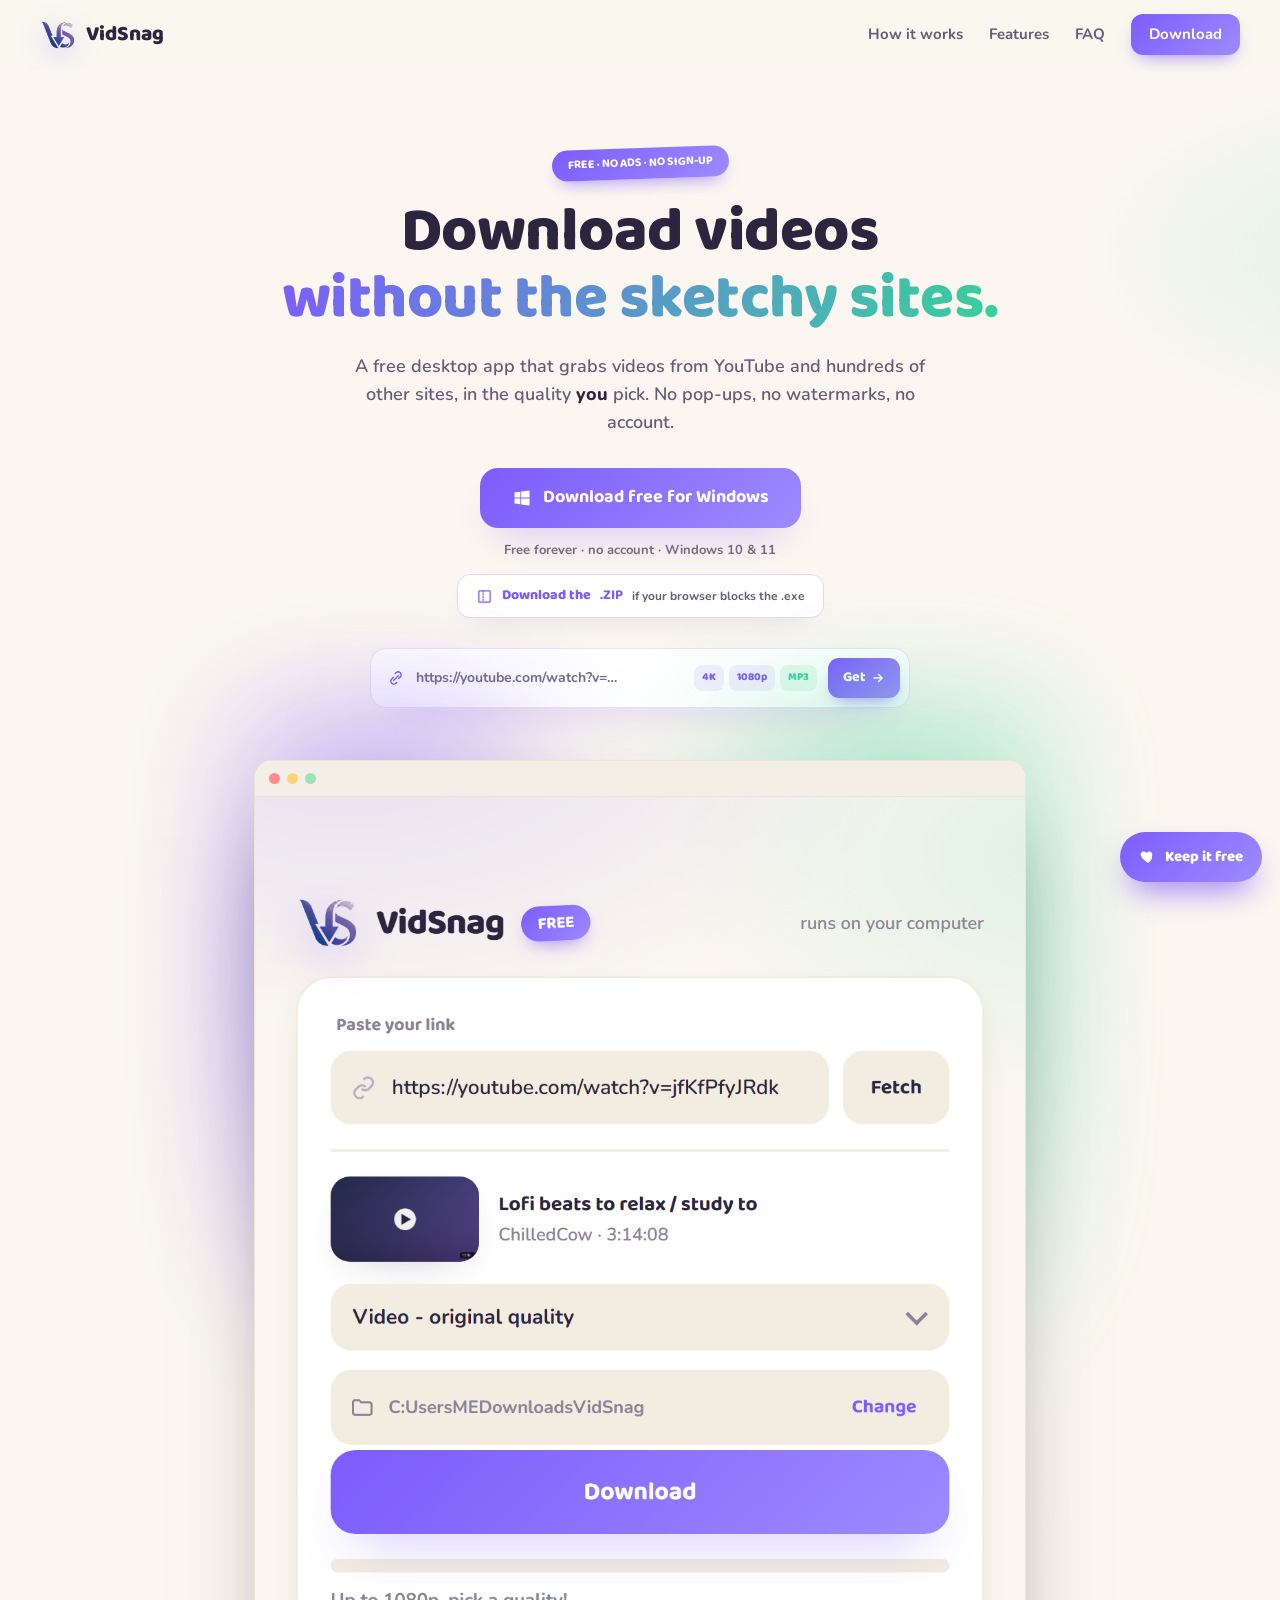
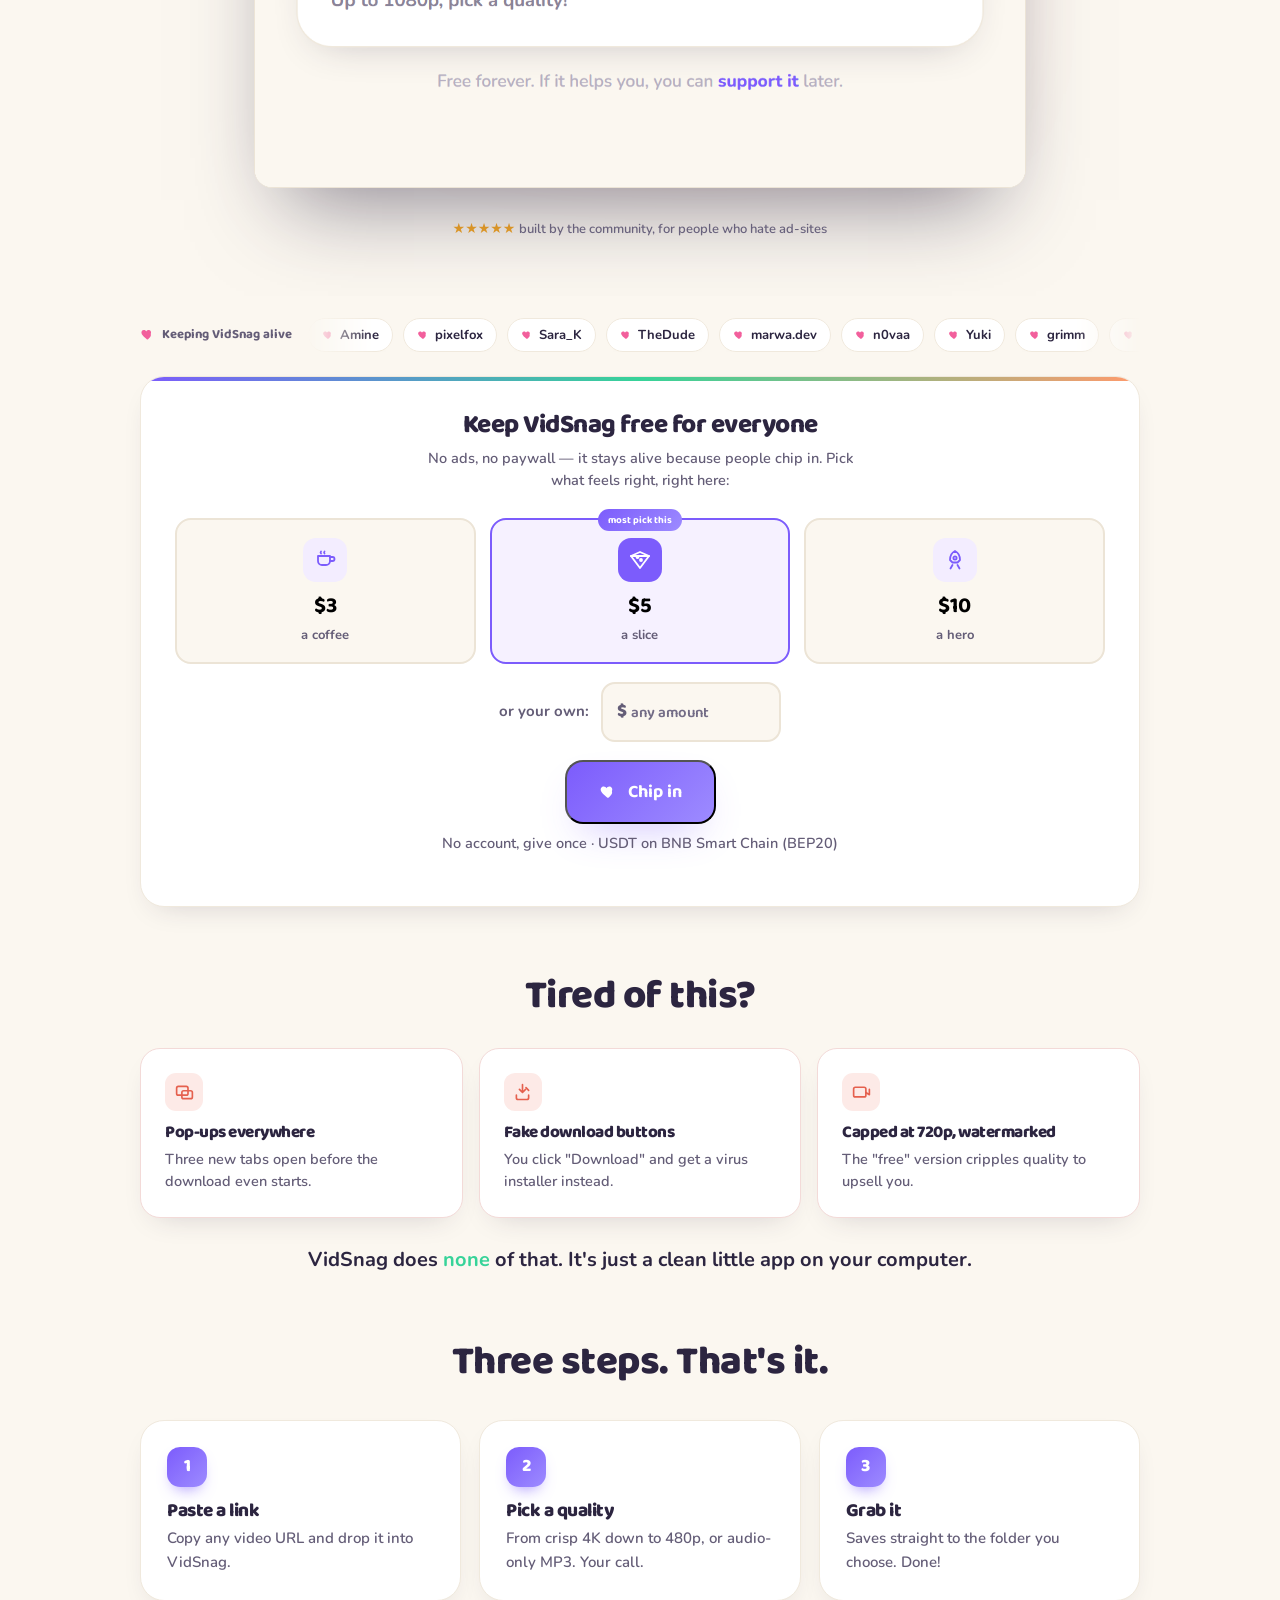
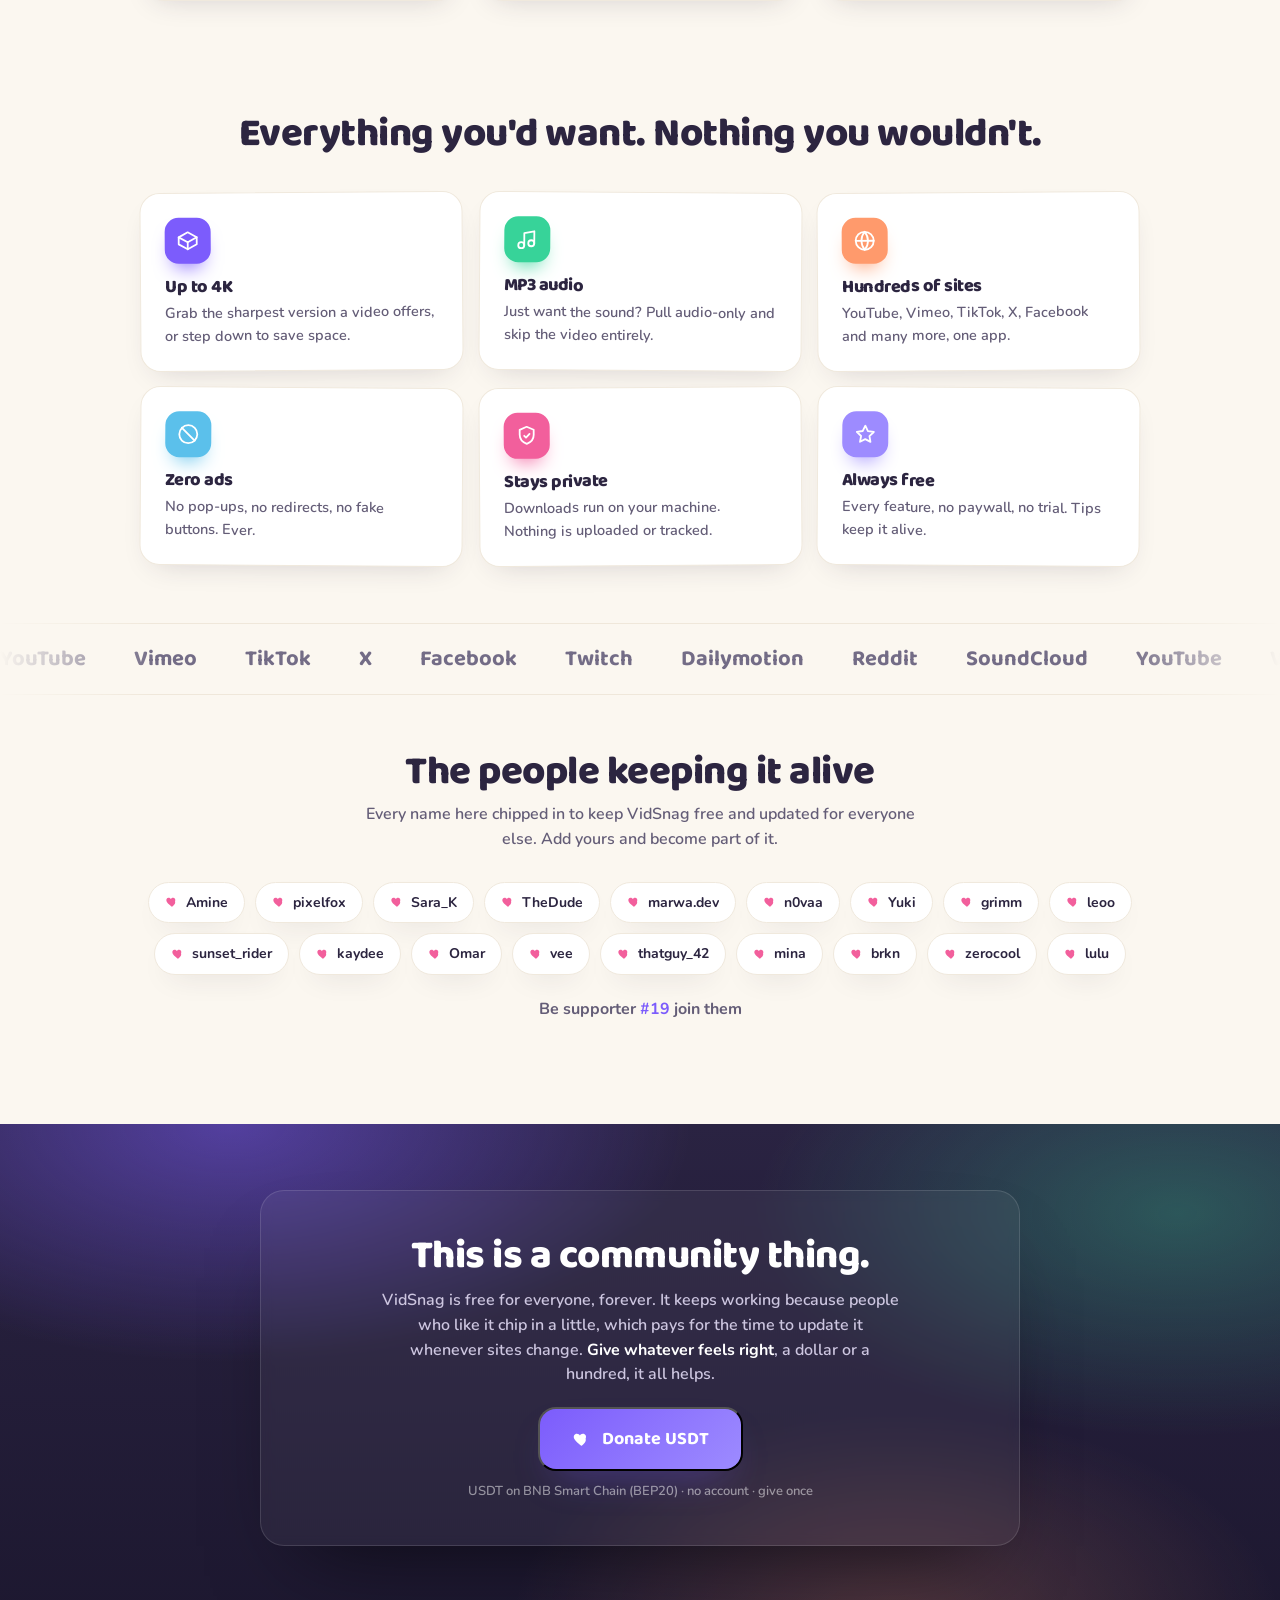
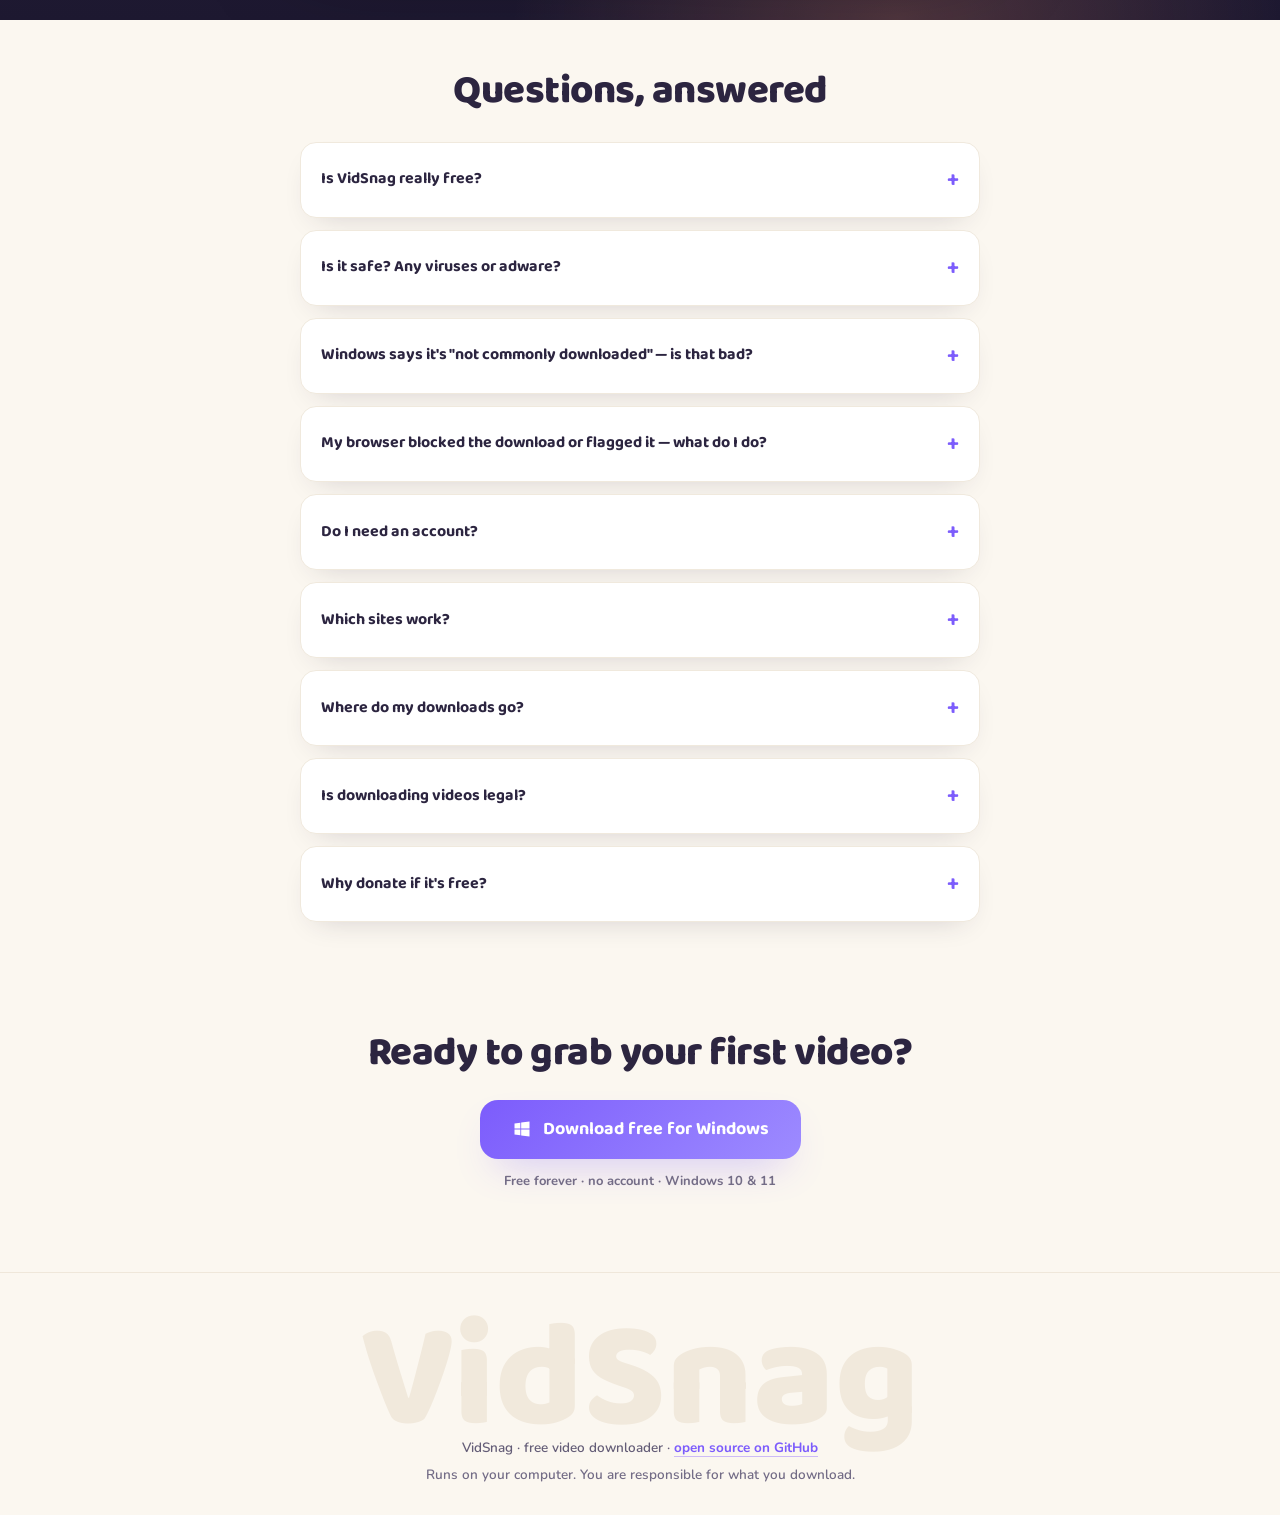
==== commit 416b727f: "fix(website): bulletproof all buttons - Cache-bust styles.css/main.js (?v=3) so no one gets a stale " ====
--- a/website/index.html
+++ b/website/index.html
@@ -14,7 +14,7 @@
 <link rel="preconnect" href="https://fonts.googleapis.com" />
 <link rel="preconnect" href="https://fonts.gstatic.com" crossorigin />
 <link href="https://fonts.googleapis.com/css2?family=Baloo+2:wght@600;700;800&family=Nunito:wght@500;600;700;800&display=swap" rel="stylesheet" />
-<link rel="stylesheet" href="styles.css" />
+<link rel="stylesheet" href="styles.css?v=3" />
 <link rel="icon" href="assets/logo-64.png" type="image/png" />
 <script type="application/ld+json">
 {
@@ -62,7 +62,7 @@
         sites, in the quality <b>you</b> pick. No pop-ups, no watermarks, no account.</p>
 
       <div class="cta-row" id="download">
-        <a class="btn-cta" href="#" id="dl-win">
+        <a class="btn-cta" href="https://github.com/ElbassriZayd/vidsnag/releases/latest/download/VidSnag.exe" id="dl-win">
           <svg viewBox="0 0 24 24" class="win"><path d="M3 5.5L10 4.5v7H3zM11 4.3L21 3v8.5H11zM3 12.5h7v7l-7-1zM11 12.5h10V21l-10-1.3z"/></svg>
           Download free for Windows
         </a>
@@ -219,7 +219,7 @@
           chip in a little, which pays for the time to update it whenever sites change.
           <b>Give whatever feels right</b>, a dollar or a hundred, it all helps.</p>
 
-        <a class="btn-cta donate-btn donate-go" href="#"><svg class="btn-heart" viewBox="0 0 24 24" aria-hidden="true"><path d="M12 20s-7-4.6-9.2-9C1.4 8 3 4.8 6.2 4.8c1.9 0 3.1 1.1 3.8 2.2.7-1.1 1.9-2.2 3.8-2.2 3.2 0 4.8 3.2 3.4 6.2C19 15.4 12 20 12 20z"/></svg><span class="donate-label">Donate USDT</span></a>
+        <button type="button" class="btn-cta donate-btn donate-go"><svg class="btn-heart" viewBox="0 0 24 24" aria-hidden="true"><path d="M12 20s-7-4.6-9.2-9C1.4 8 3 4.8 6.2 4.8c1.9 0 3.1 1.1 3.8 2.2.7-1.1 1.9-2.2 3.8-2.2 3.2 0 4.8 3.2 3.4 6.2C19 15.4 12 20 12 20z"/></svg><span class="donate-label">Donate USDT</span></button>
         <p class="donate-note">USDT on BNB Smart Chain (BEP20) · no account · give once</p>
       </div>
     </section>
@@ -243,7 +243,7 @@
     <!-- FINAL CTA -->
     <section class="final">
       <h2>Ready to grab your first video?</h2>
-      <a class="btn-cta" href="#" id="dl-win2">
+      <a class="btn-cta" href="https://github.com/ElbassriZayd/vidsnag/releases/latest/download/VidSnag.exe" id="dl-win2">
         <svg viewBox="0 0 24 24" class="win"><path d="M3 5.5L10 4.5v7H3zM11 4.3L21 3v8.5H11zM3 12.5h7v7l-7-1zM11 12.5h10V21l-10-1.3z"/></svg>
         Download free for Windows
       </a>
@@ -284,7 +284,7 @@
     </div>
   </dialog>
 
-  <script src="main.js" defer></script>
+  <script src="main.js?v=3" defer></script>
 
   <script type="application/ld+json">
   {
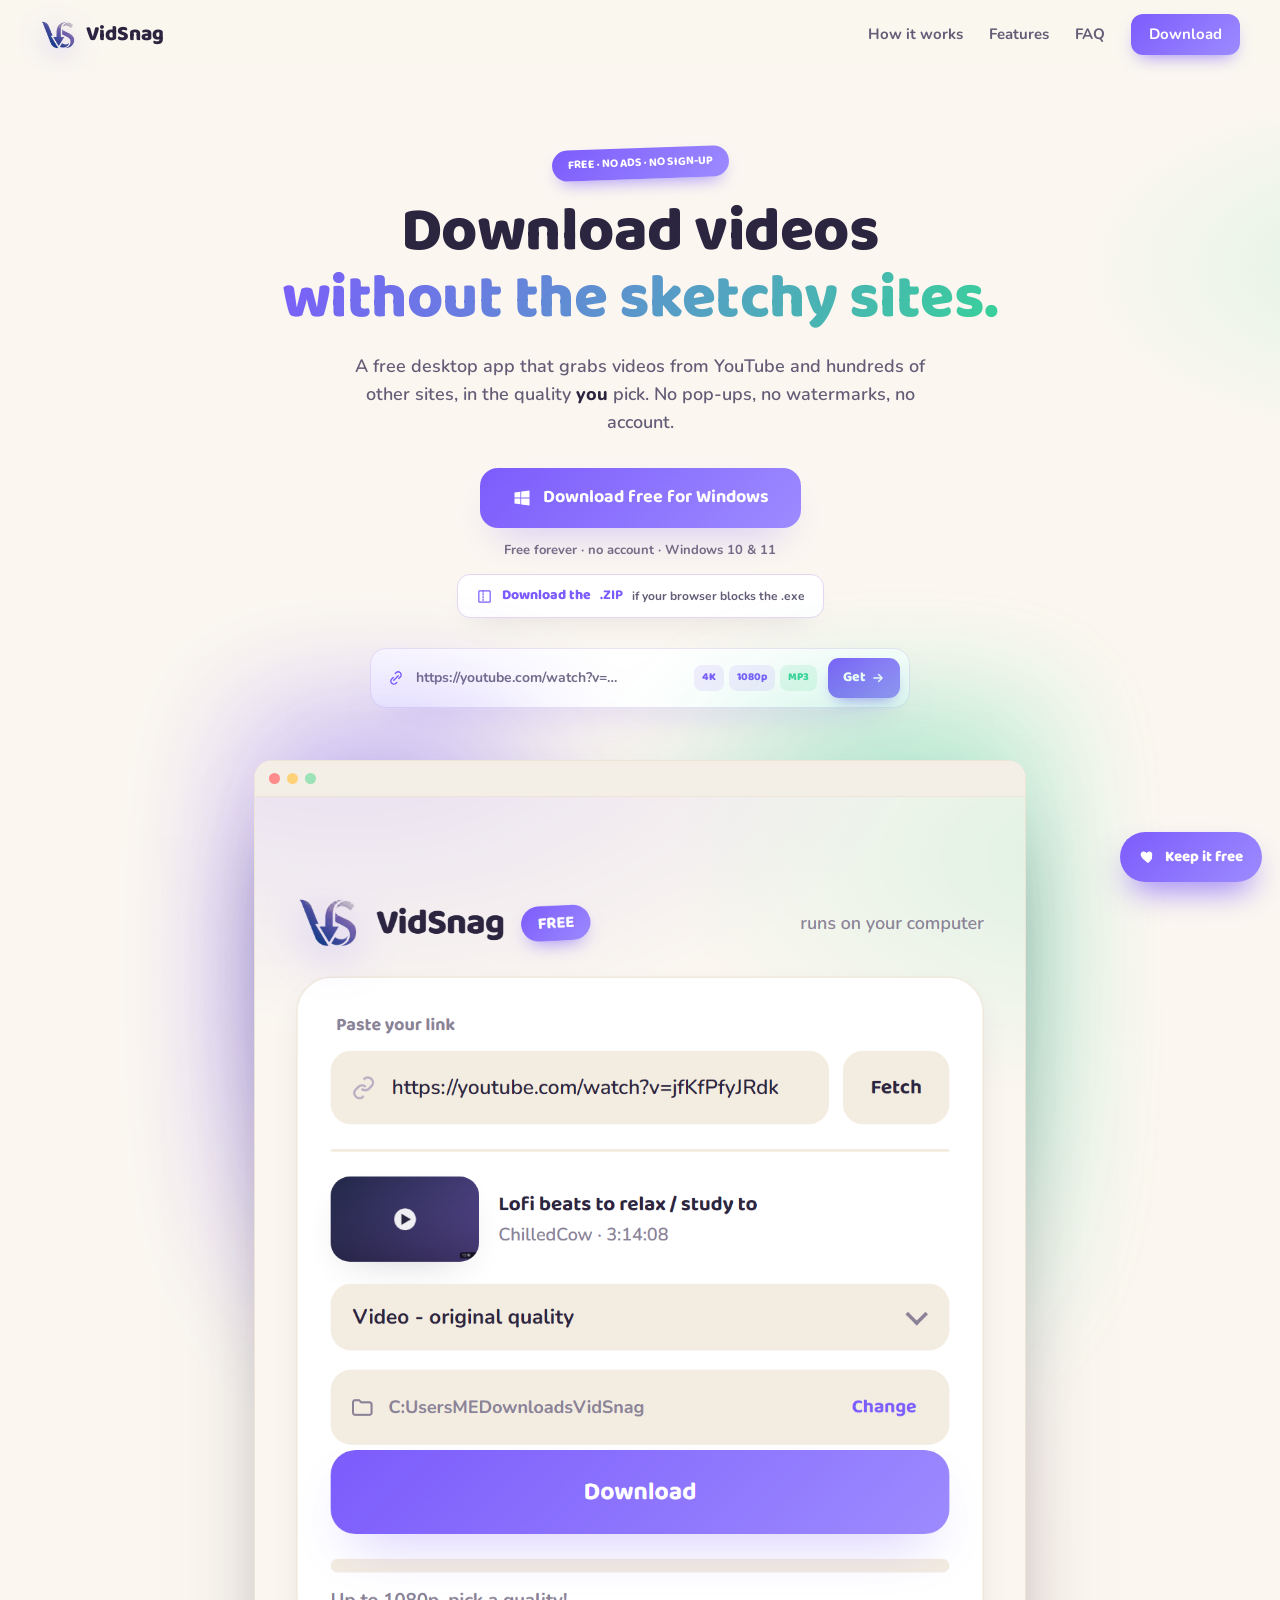
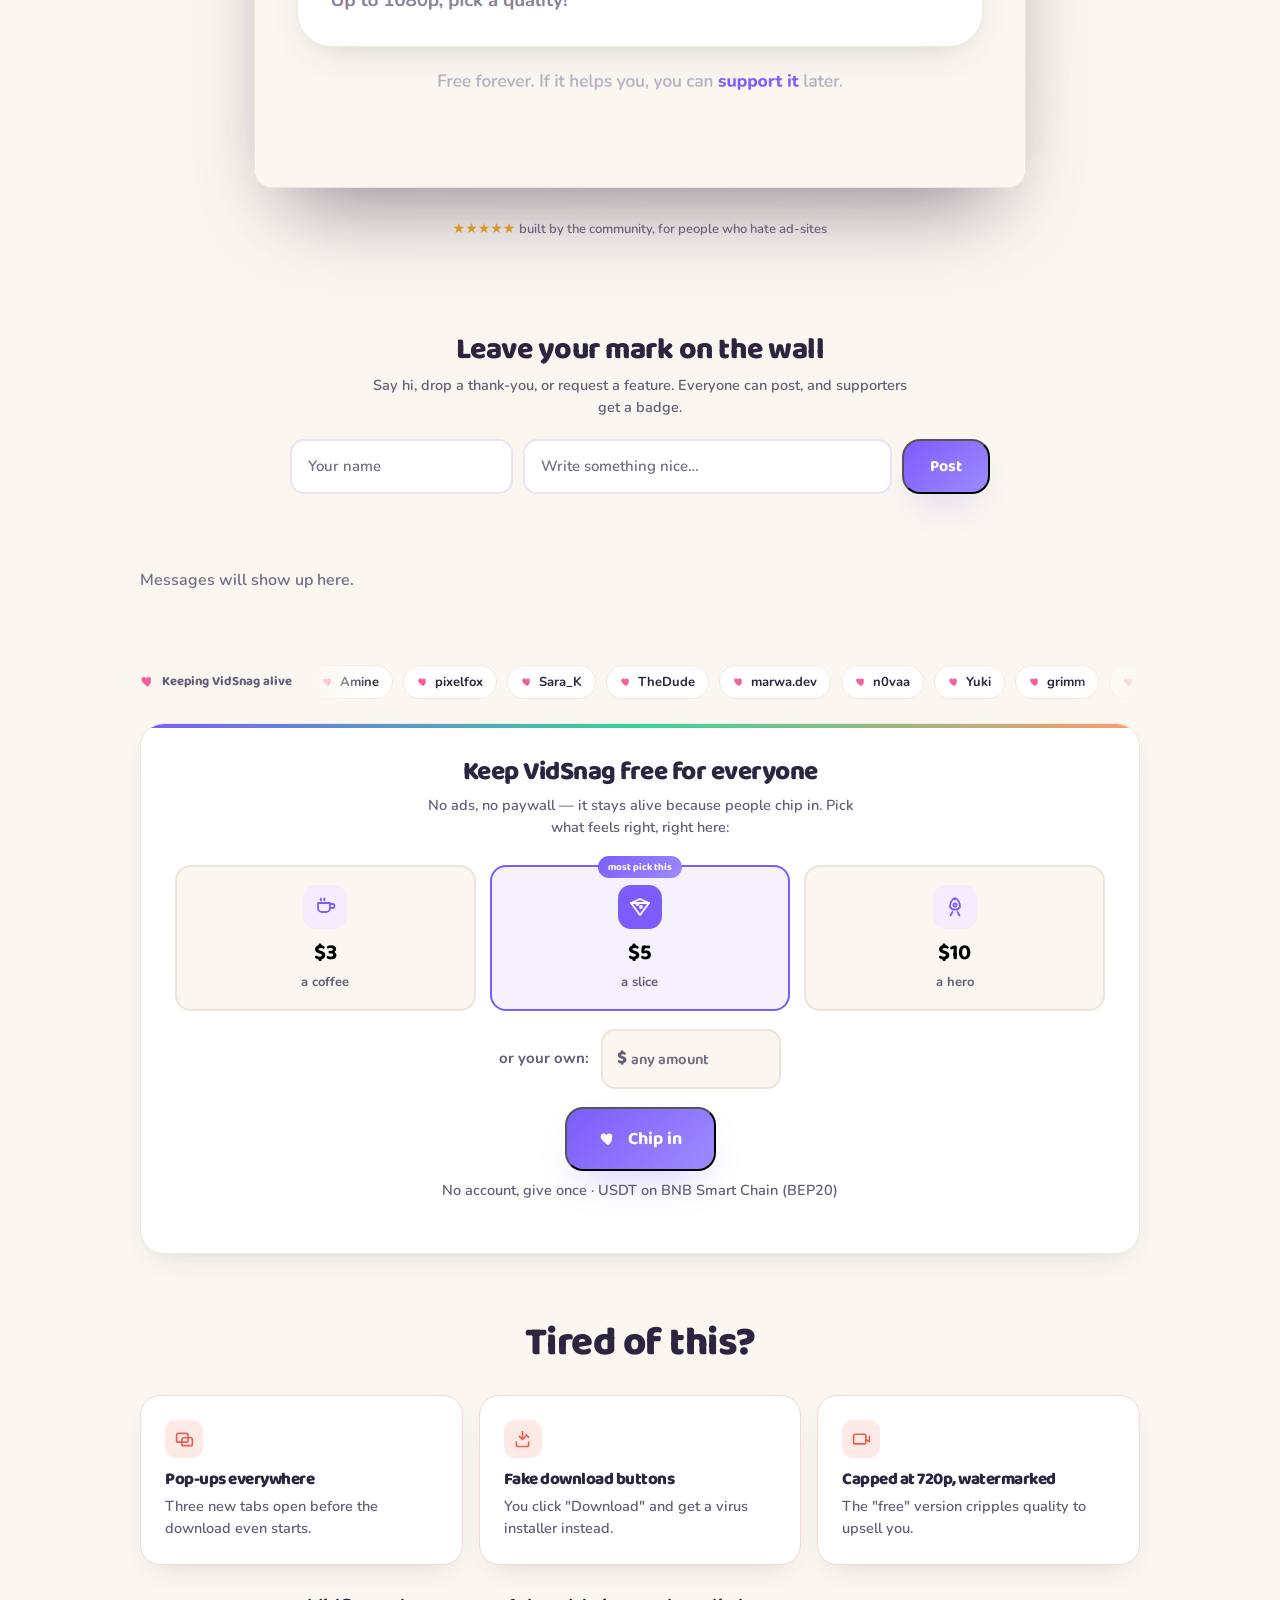
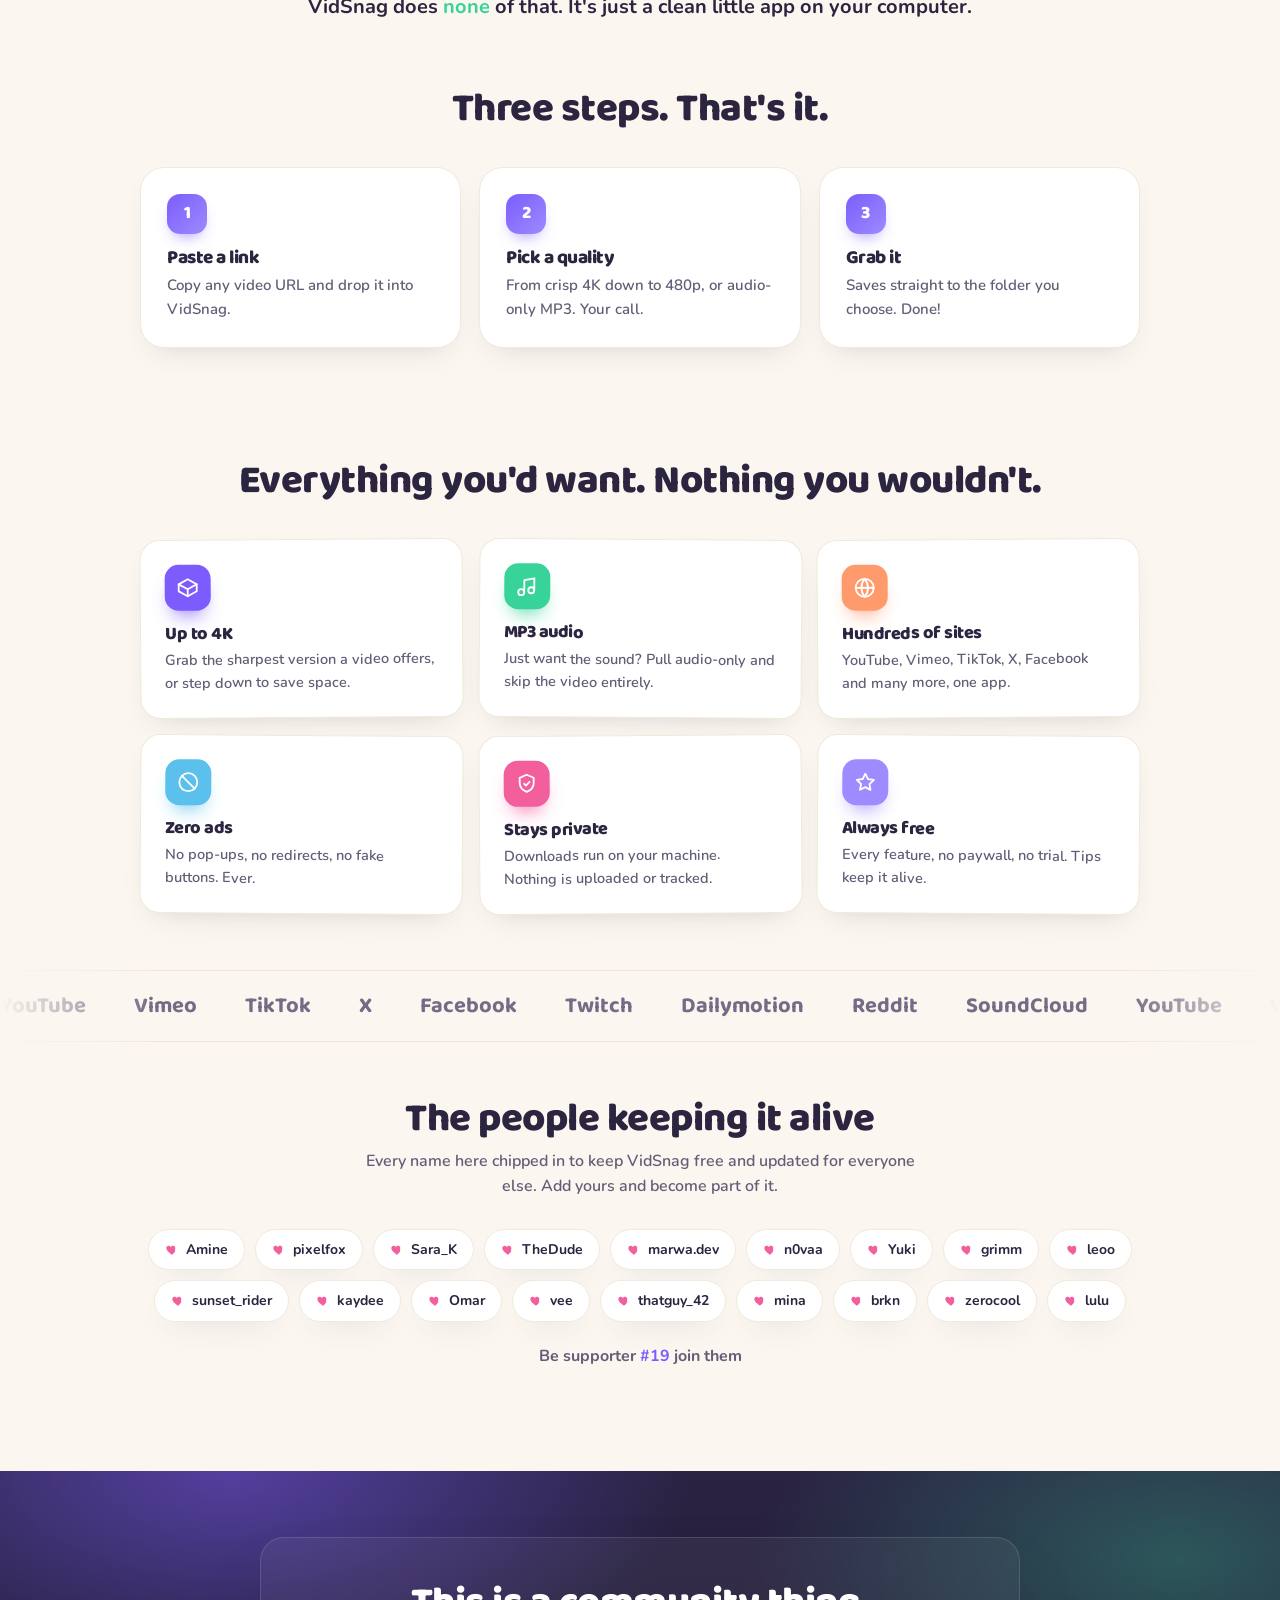
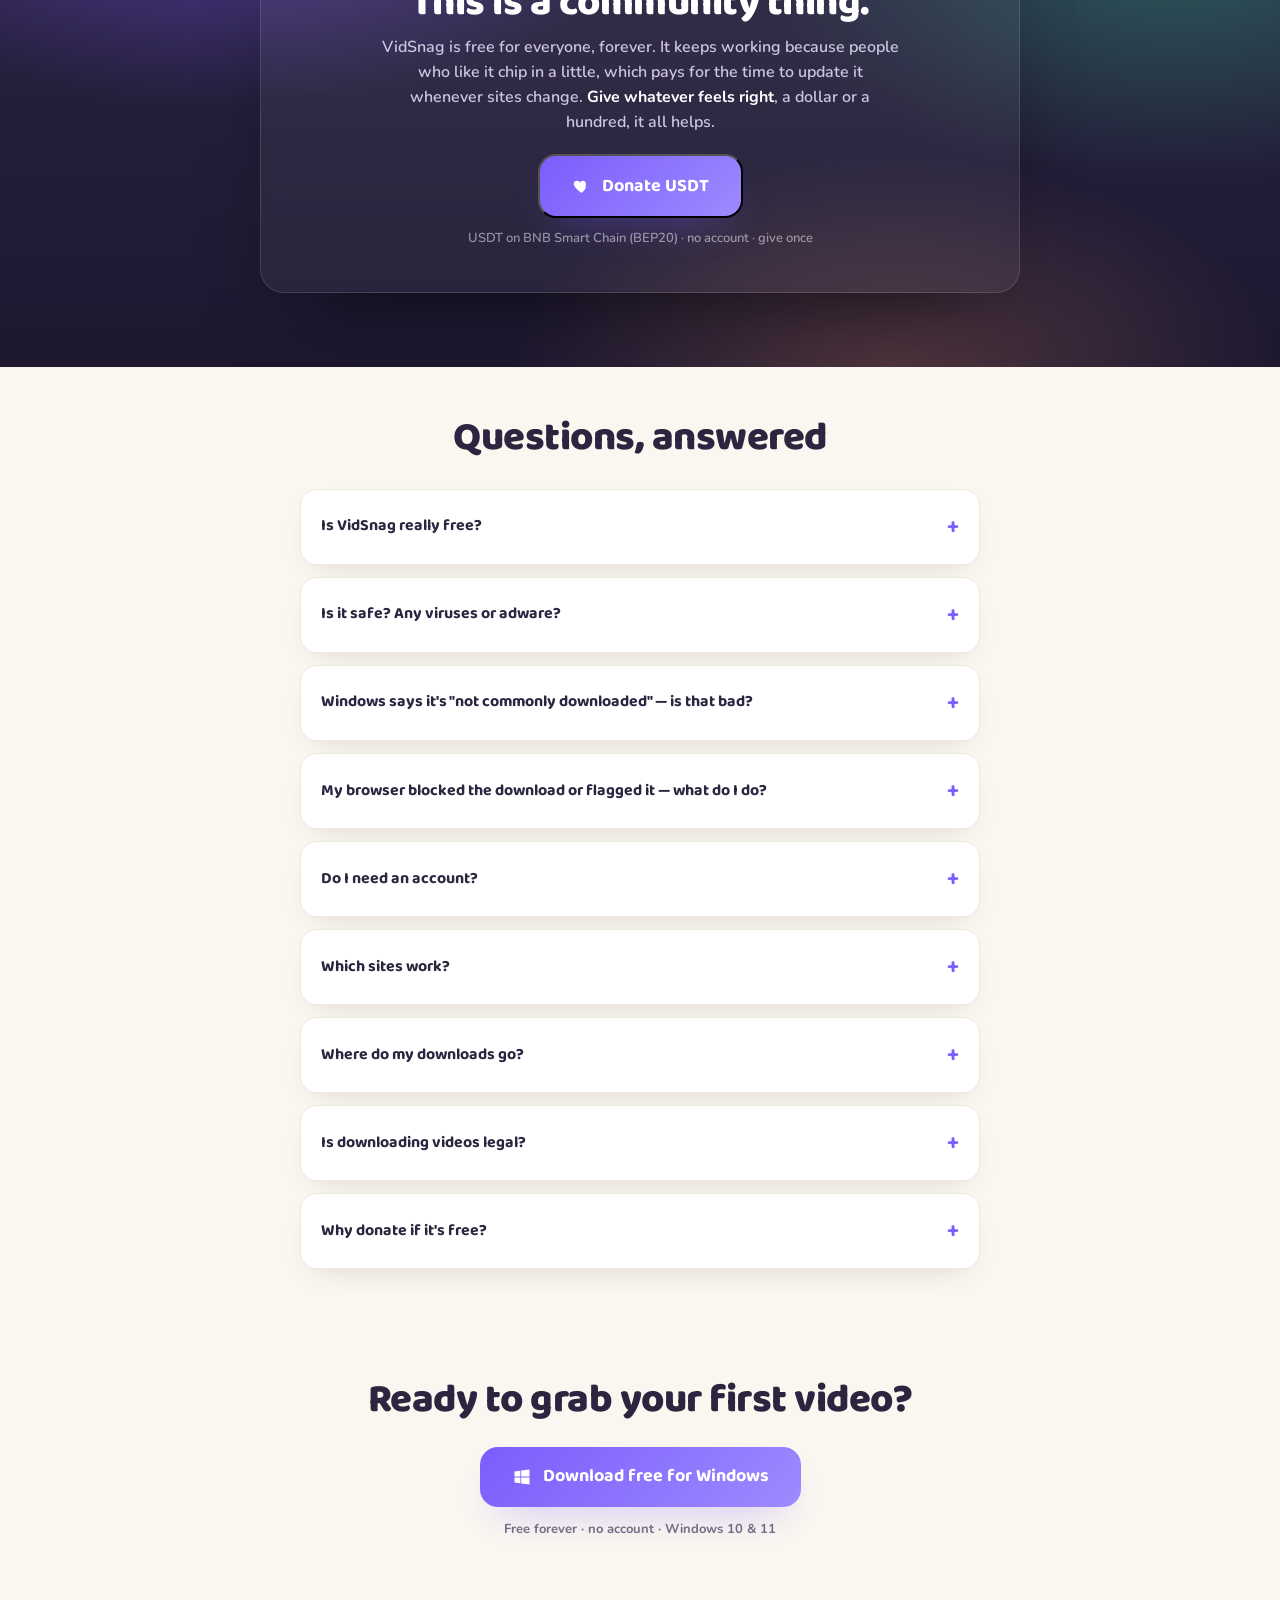
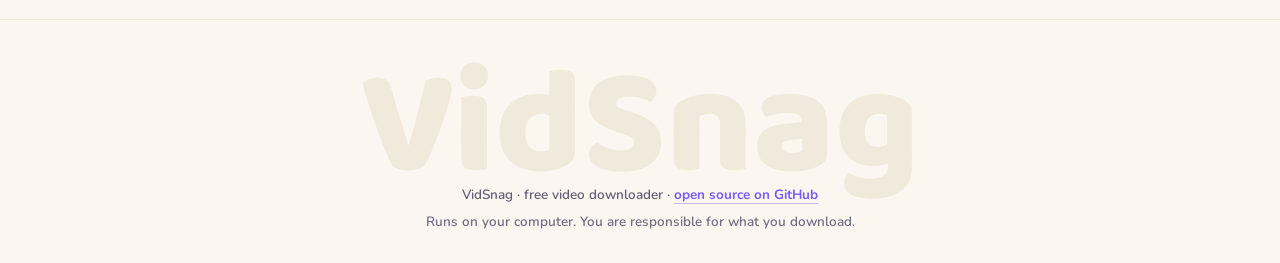
==== commit 3ef080e2: "feat(website): community message wall (Supabase) — post + live feed + supporter badges New 'Leave yo" ====
--- a/website/index.html
+++ b/website/index.html
@@ -14,7 +14,7 @@
 <link rel="preconnect" href="https://fonts.googleapis.com" />
 <link rel="preconnect" href="https://fonts.gstatic.com" crossorigin />
 <link href="https://fonts.googleapis.com/css2?family=Baloo+2:wght@600;700;800&family=Nunito:wght@500;600;700;800&display=swap" rel="stylesheet" />
-<link rel="stylesheet" href="styles.css?v=3" />
+<link rel="stylesheet" href="styles.css?v=4" />
 <link rel="icon" href="assets/logo-64.png" type="image/png" />
 <script type="application/ld+json">
 {
@@ -96,6 +96,19 @@
       </div>
     </section>
 
+    <!-- COMMUNITY MESSAGE WALL -->
+    <section class="wall2" id="wall-section">
+      <h2>Leave your mark on the wall</h2>
+      <p class="wall2-sub">Say hi, drop a thank-you, or request a feature. Everyone can post, and supporters get a badge.</p>
+      <form class="wall2-form" id="wallForm" autocomplete="off">
+        <input id="wallName" class="wall2-name" maxlength="24" placeholder="Your name" aria-label="Your name" required />
+        <input id="wallBody" class="wall2-body" maxlength="200" placeholder="Write something nice…" aria-label="Your message" required />
+        <button type="submit" class="btn-cta wall2-post">Post</button>
+      </form>
+      <p class="wall2-status" id="wallStatus" role="status" aria-live="polite"></p>
+      <div class="wall2-grid" id="wallGrid"></div>
+    </section>
+
     <!-- SUPPORTERS TICKER -->
     <section class="ticker-wrap" aria-label="Recent supporters">
       <span class="ticker-label">
@@ -284,7 +297,7 @@
     </div>
   </dialog>
 
-  <script src="main.js?v=3" defer></script>
+  <script src="main.js?v=4" defer></script>
 
   <script type="application/ld+json">
   {
--- a/website/styles.css
+++ b/website/styles.css
@@ -230,6 +230,35 @@
 .chip.real .amt{color:var(--mint);font-weight:800}
 .wall-counter{margin-top:22px;font-weight:700;color:var(--muted)}
 .wall-counter b{color:var(--accent)}
+
+/* community message wall */
+.wall2{max-width:var(--maxw);margin:0 auto;padding:38px clamp(18px,5vw,40px) 24px;text-align:center}
+.wall2 h2{font-size:clamp(22px,3.4vw,30px)}
+.wall2-sub{color:var(--muted);font-weight:600;max-width:540px;margin:8px auto 20px;font-size:14.5px}
+.wall2-form{display:flex;gap:10px;max-width:700px;margin:0 auto;flex-wrap:wrap}
+.wall2-form input{background:var(--card);border:2px solid #ECE3F5;border-radius:14px;font-family:"Nunito";
+  font-weight:600;font-size:15px;color:var(--ink);padding:13px 16px;outline:none;transition:border-color .15s}
+.wall2-name{flex:0 0 165px}
+.wall2-body{flex:1;min-width:200px}
+.wall2-form input:focus{border-color:var(--accent)}
+.wall2-form input::placeholder{color:var(--faint)}
+.wall2-post{flex:0 0 auto;font-size:16px;padding:13px 26px}
+.wall2-status{min-height:18px;margin-top:10px;font-size:13px;font-weight:700;color:var(--accent)}
+.wall2-grid{display:grid;grid-template-columns:repeat(auto-fill,minmax(244px,1fr));gap:12px;margin-top:20px;text-align:left}
+.wall2-empty{grid-column:1/-1;color:var(--faint);font-weight:600;padding:26px 0}
+.msg{display:flex;gap:11px;background:var(--card);border:1px solid #F0E9DD;border-radius:16px;
+  padding:13px 15px;box-shadow:var(--shadow-soft)}
+.msg.sup{border-color:#F2D479;background:linear-gradient(180deg,#FFFBF0,#fff);box-shadow:0 12px 26px -16px rgba(214,164,42,.5)}
+.msg-ico{flex-shrink:0;width:36px;height:36px;display:grid;place-items:center;border-radius:11px;
+  background:var(--bg-2,#F3ECE0);color:var(--muted)}
+.msg-ico svg{width:20px;height:20px;fill:none;stroke:currentColor;stroke-width:1.8;stroke-linecap:round;stroke-linejoin:round}
+.msg.sup .msg-ico{background:linear-gradient(135deg,#F6C744,#E0A92C);color:#fff}
+.msg.sup .msg-ico svg{fill:#fff;stroke:none}
+.msg-name{font-family:"Baloo 2";font-weight:800;font-size:14px;color:var(--ink);display:flex;align-items:center;gap:7px;flex-wrap:wrap}
+.msg-badge{font-family:"Nunito";font-weight:800;font-size:10px;text-transform:uppercase;letter-spacing:.4px;
+  color:#fff;background:linear-gradient(135deg,#F6C744,#E0A92C);padding:2px 7px;border-radius:6px}
+.msg-body{font-weight:600;font-size:13.5px;color:var(--ink);margin-top:3px;line-height:1.45;word-break:break-word}
+@media (max-width:540px){.wall2-name,.wall2-post{flex:1 1 100%}}
 
 /* inline interactive give widget (high up, no modal) */
 .give{max-width:var(--maxw);margin:0 auto;padding:10px clamp(18px,5vw,40px) 18px}
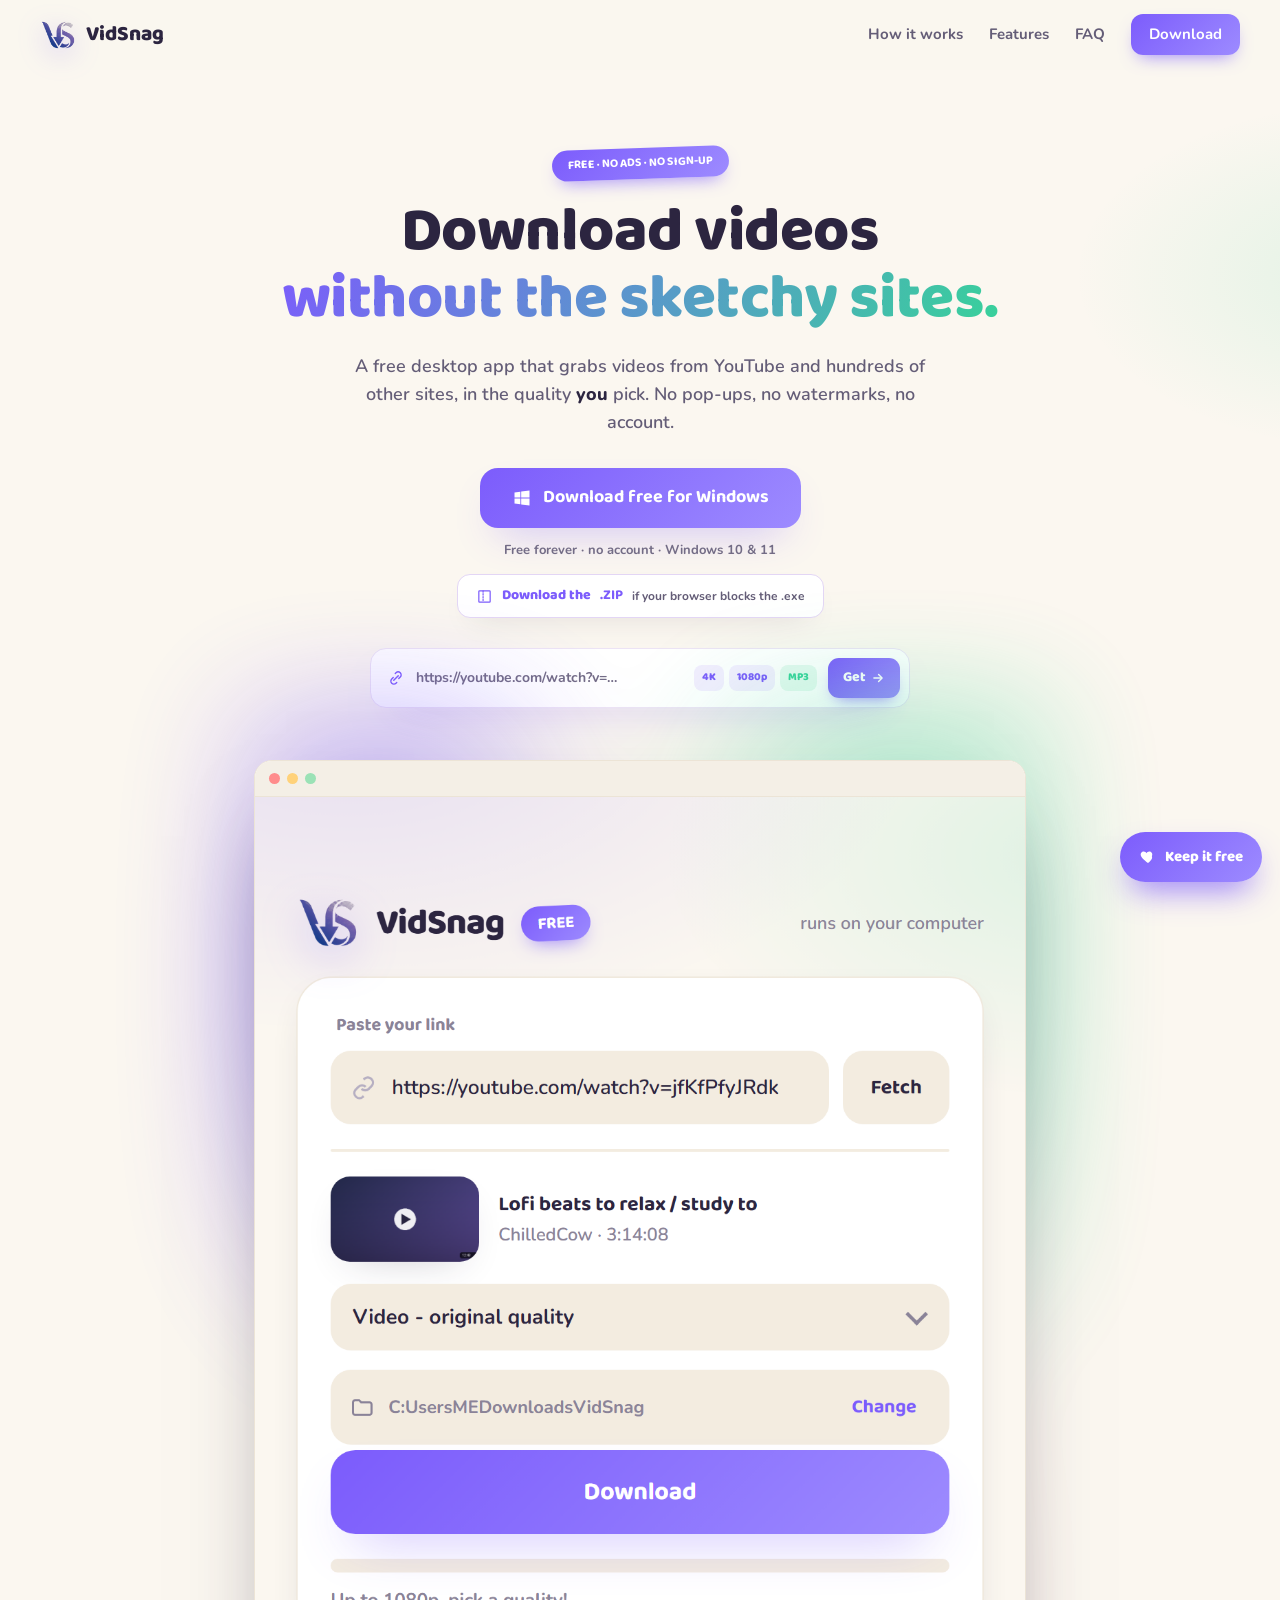
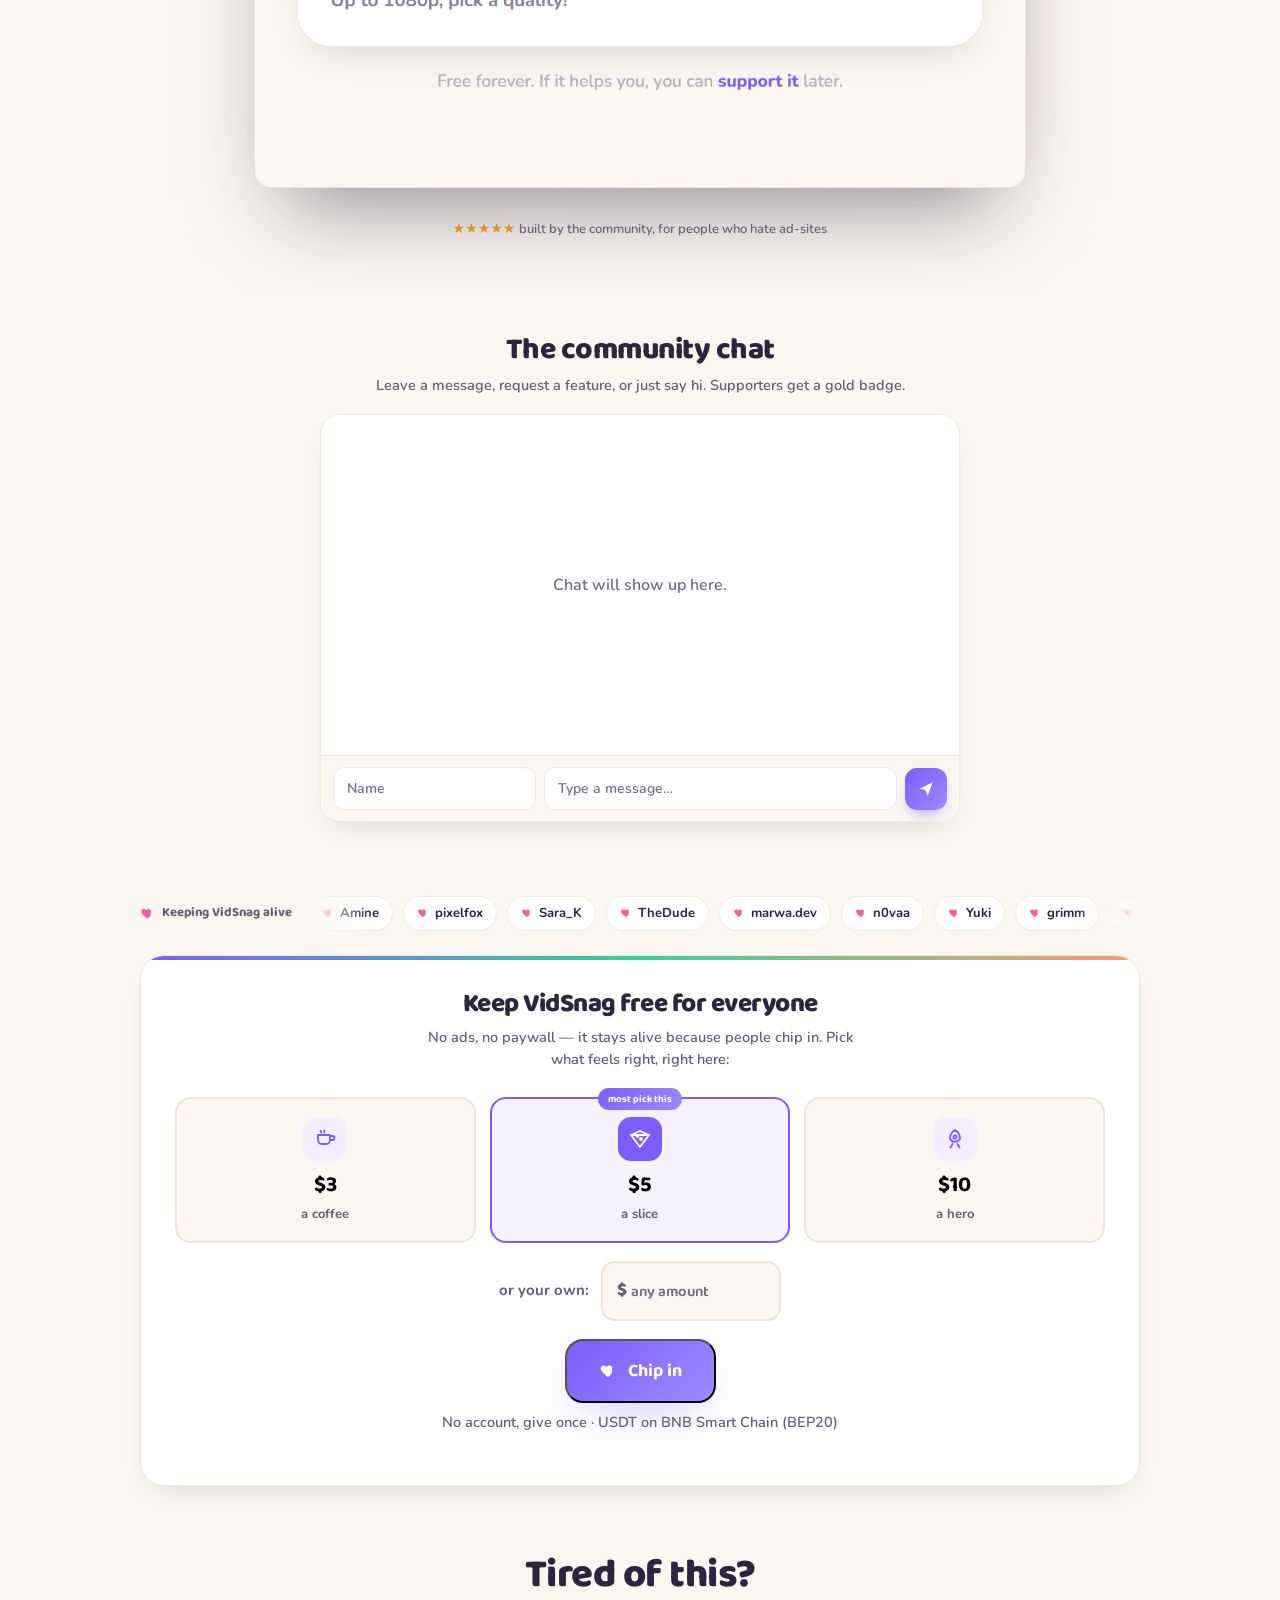
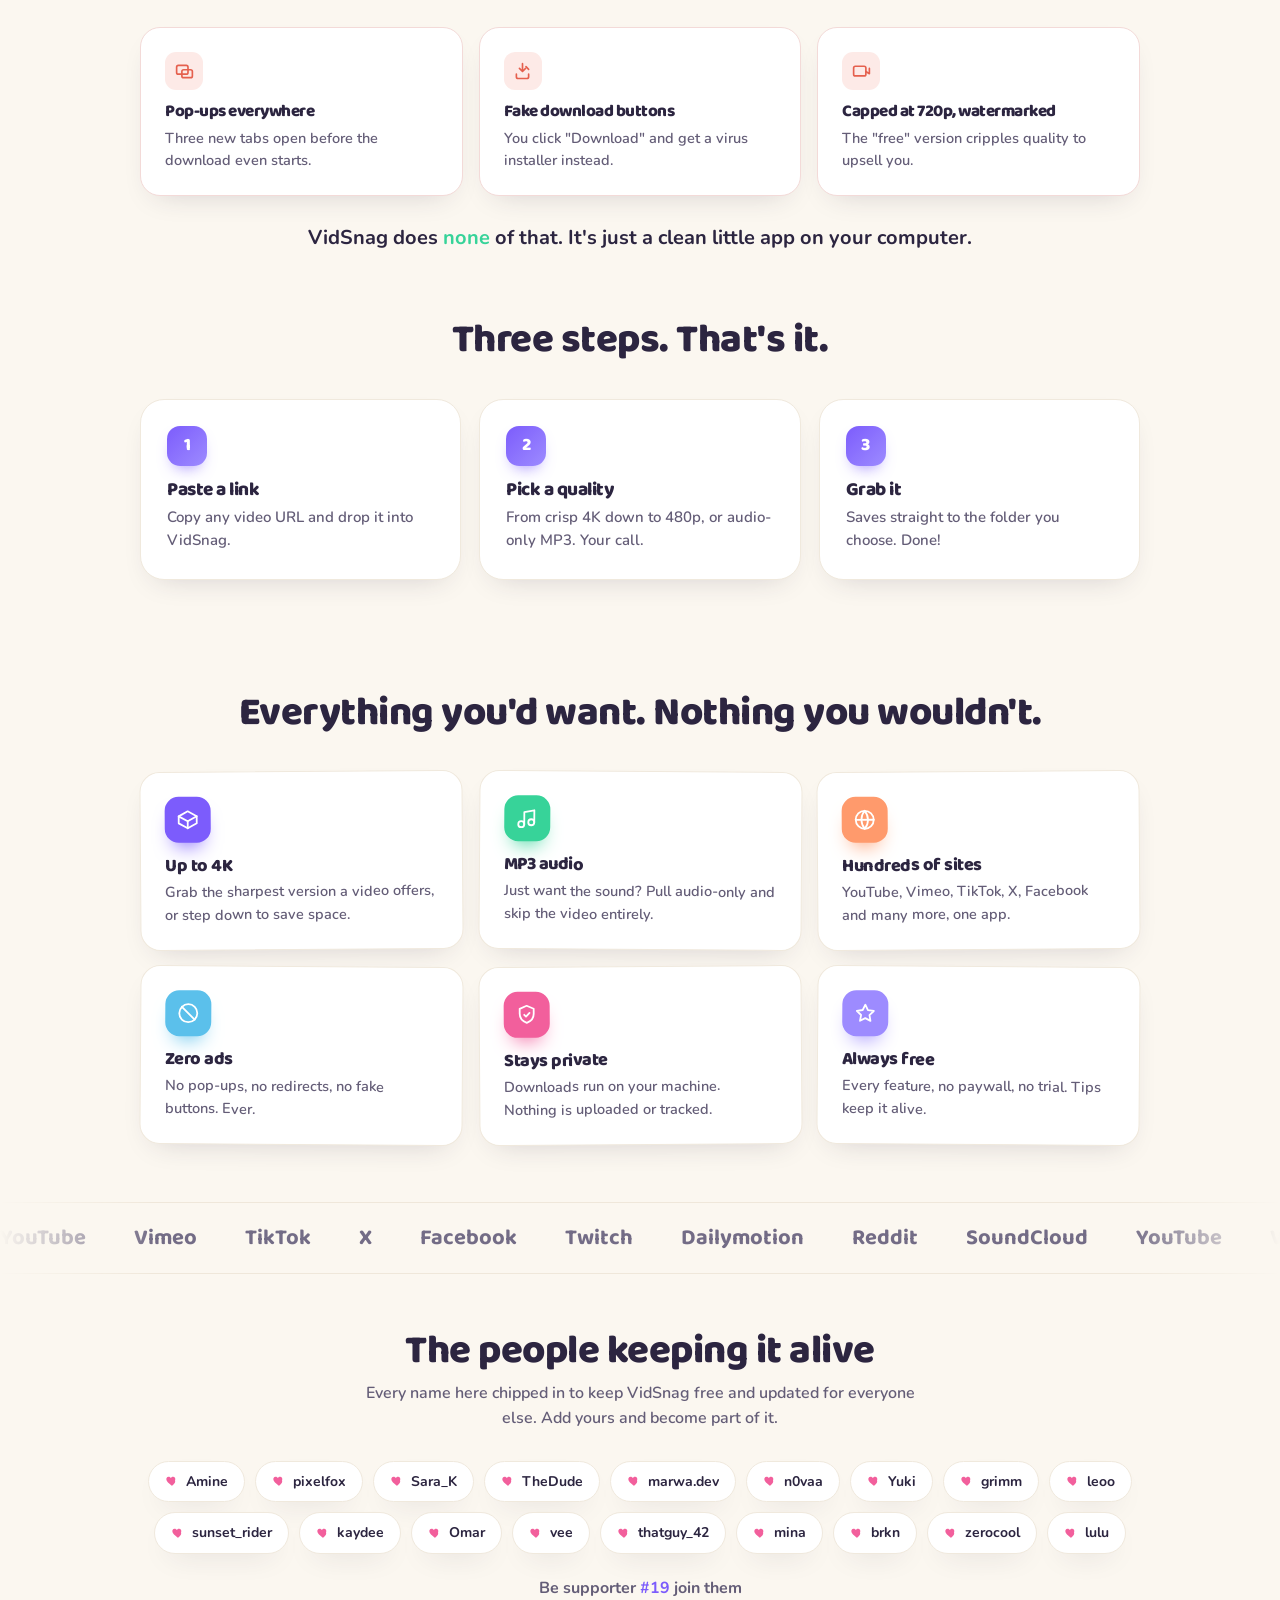
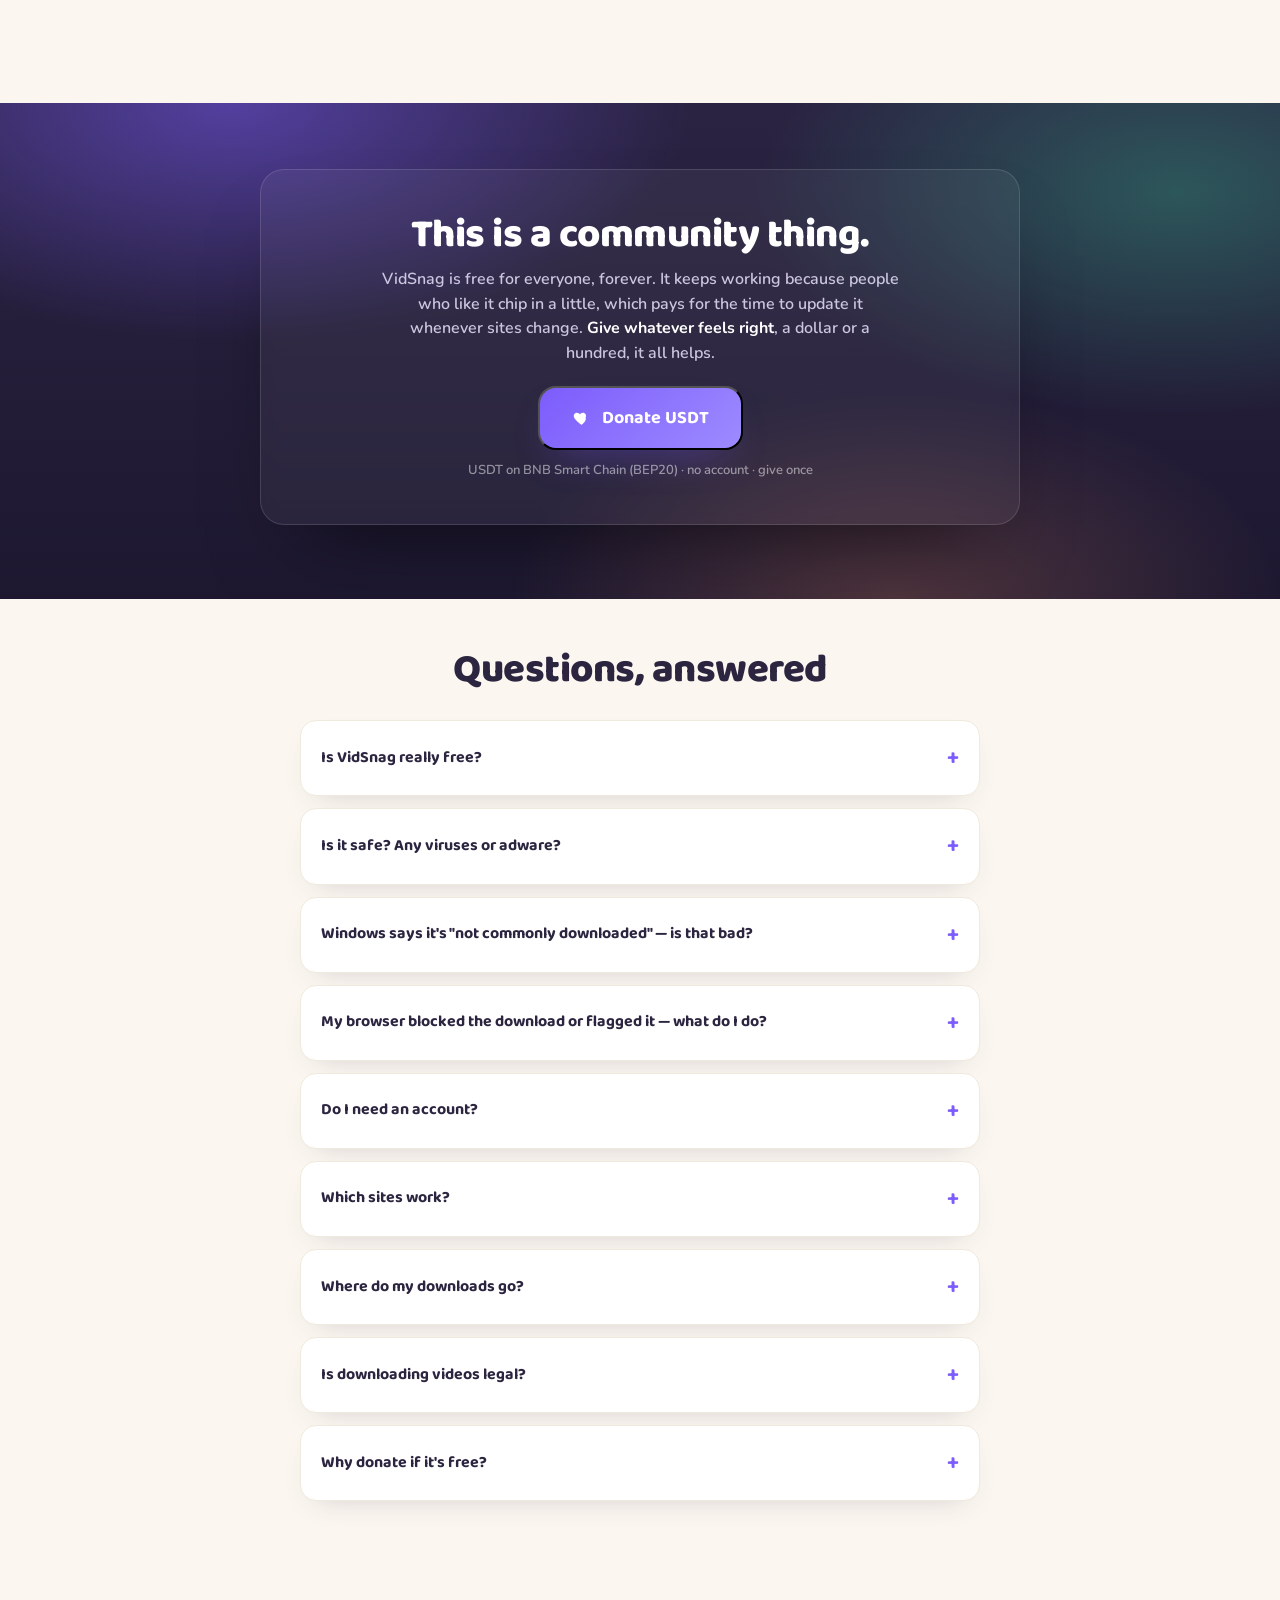
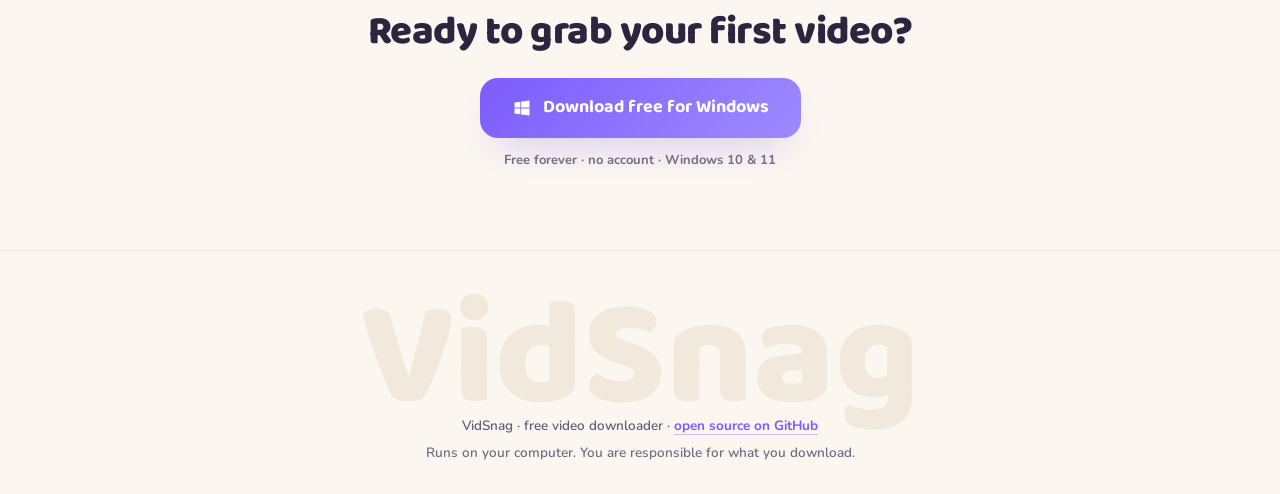
==== commit f6c722d7: "feat(website): Discord-style community chat (colored avatars, live refresh, chat bar) Reworked the m" ====
--- a/website/index.html
+++ b/website/index.html
@@ -14,7 +14,7 @@
 <link rel="preconnect" href="https://fonts.googleapis.com" />
 <link rel="preconnect" href="https://fonts.gstatic.com" crossorigin />
 <link href="https://fonts.googleapis.com/css2?family=Baloo+2:wght@600;700;800&family=Nunito:wght@500;600;700;800&display=swap" rel="stylesheet" />
-<link rel="stylesheet" href="styles.css?v=4" />
+<link rel="stylesheet" href="styles.css?v=5" />
 <link rel="icon" href="assets/logo-64.png" type="image/png" />
 <script type="application/ld+json">
 {
@@ -96,17 +96,21 @@
       </div>
     </section>
 
-    <!-- COMMUNITY MESSAGE WALL -->
+    <!-- COMMUNITY CHAT -->
     <section class="wall2" id="wall-section">
-      <h2>Leave your mark on the wall</h2>
-      <p class="wall2-sub">Say hi, drop a thank-you, or request a feature. Everyone can post, and supporters get a badge.</p>
-      <form class="wall2-form" id="wallForm" autocomplete="off">
-        <input id="wallName" class="wall2-name" maxlength="24" placeholder="Your name" aria-label="Your name" required />
-        <input id="wallBody" class="wall2-body" maxlength="200" placeholder="Write something nice…" aria-label="Your message" required />
-        <button type="submit" class="btn-cta wall2-post">Post</button>
-      </form>
+      <h2>The community chat</h2>
+      <p class="wall2-sub">Leave a message, request a feature, or just say hi. Supporters get a gold badge.</p>
+      <div class="chat">
+        <div class="chat-feed" id="wallGrid"></div>
+        <form class="chat-bar" id="wallForm" autocomplete="off">
+          <input id="wallName" class="chat-name" maxlength="24" placeholder="Name" aria-label="Your name" required />
+          <input id="wallBody" class="chat-body" maxlength="200" placeholder="Type a message…" aria-label="Your message" required />
+          <button type="submit" class="chat-send" aria-label="Send message">
+            <svg viewBox="0 0 24 24" aria-hidden="true"><path d="M4 12l16-8-6 16-3-7-7-1z"/></svg>
+          </button>
+        </form>
+      </div>
       <p class="wall2-status" id="wallStatus" role="status" aria-live="polite"></p>
-      <div class="wall2-grid" id="wallGrid"></div>
     </section>
 
     <!-- SUPPORTERS TICKER -->
@@ -297,7 +301,7 @@
     </div>
   </dialog>
 
-  <script src="main.js?v=4" defer></script>
+  <script src="main.js?v=5" defer></script>
 
   <script type="application/ld+json">
   {
--- a/website/styles.css
+++ b/website/styles.css
@@ -231,34 +231,41 @@
 .wall-counter{margin-top:22px;font-weight:700;color:var(--muted)}
 .wall-counter b{color:var(--accent)}
 
-/* community message wall */
+/* community chat (Discord-style) */
 .wall2{max-width:var(--maxw);margin:0 auto;padding:38px clamp(18px,5vw,40px) 24px;text-align:center}
 .wall2 h2{font-size:clamp(22px,3.4vw,30px)}
-.wall2-sub{color:var(--muted);font-weight:600;max-width:540px;margin:8px auto 20px;font-size:14.5px}
-.wall2-form{display:flex;gap:10px;max-width:700px;margin:0 auto;flex-wrap:wrap}
-.wall2-form input{background:var(--card);border:2px solid #ECE3F5;border-radius:14px;font-family:"Nunito";
-  font-weight:600;font-size:15px;color:var(--ink);padding:13px 16px;outline:none;transition:border-color .15s}
-.wall2-name{flex:0 0 165px}
-.wall2-body{flex:1;min-width:200px}
-.wall2-form input:focus{border-color:var(--accent)}
-.wall2-form input::placeholder{color:var(--faint)}
-.wall2-post{flex:0 0 auto;font-size:16px;padding:13px 26px}
+.wall2-sub{color:var(--muted);font-weight:600;max-width:540px;margin:8px auto 18px;font-size:14.5px}
 .wall2-status{min-height:18px;margin-top:10px;font-size:13px;font-weight:700;color:var(--accent)}
-.wall2-grid{display:grid;grid-template-columns:repeat(auto-fill,minmax(244px,1fr));gap:12px;margin-top:20px;text-align:left}
-.wall2-empty{grid-column:1/-1;color:var(--faint);font-weight:600;padding:26px 0}
-.msg{display:flex;gap:11px;background:var(--card);border:1px solid #F0E9DD;border-radius:16px;
-  padding:13px 15px;box-shadow:var(--shadow-soft)}
-.msg.sup{border-color:#F2D479;background:linear-gradient(180deg,#FFFBF0,#fff);box-shadow:0 12px 26px -16px rgba(214,164,42,.5)}
-.msg-ico{flex-shrink:0;width:36px;height:36px;display:grid;place-items:center;border-radius:11px;
-  background:var(--bg-2,#F3ECE0);color:var(--muted)}
-.msg-ico svg{width:20px;height:20px;fill:none;stroke:currentColor;stroke-width:1.8;stroke-linecap:round;stroke-linejoin:round}
-.msg.sup .msg-ico{background:linear-gradient(135deg,#F6C744,#E0A92C);color:#fff}
-.msg.sup .msg-ico svg{fill:#fff;stroke:none}
-.msg-name{font-family:"Baloo 2";font-weight:800;font-size:14px;color:var(--ink);display:flex;align-items:center;gap:7px;flex-wrap:wrap}
+.chat{max-width:640px;margin:0 auto;background:var(--card);border:1px solid #F0E9DD;border-radius:20px;
+  box-shadow:var(--shadow-soft);overflow:hidden;text-align:left}
+.chat-feed{height:340px;overflow-y:auto;padding:14px 16px;display:flex;flex-direction:column;gap:13px}
+.chat-feed::-webkit-scrollbar{width:8px}
+.chat-feed::-webkit-scrollbar-thumb{background:#E3D6F5;border-radius:8px}
+.wall2-empty{margin:auto;color:var(--faint);font-weight:600}
+.cmsg{display:flex;gap:10px;align-items:flex-start}
+.cmsg-av{flex-shrink:0;width:34px;height:34px;border-radius:50%;display:grid;place-items:center;color:#fff;
+  font-family:"Baloo 2";font-weight:800;font-size:15px}
+.cmsg-av.sup{background:linear-gradient(135deg,#F6C744,#E0A92C)}
+.cmsg-av svg{width:18px;height:18px;fill:#fff;stroke:none}
+.cmsg-b{min-width:0}
+.cmsg-head{display:flex;align-items:center;gap:7px;flex-wrap:wrap}
+.cmsg-name{font-family:"Baloo 2";font-weight:800;font-size:14px}
+.cmsg-text{font-weight:600;font-size:14px;color:var(--ink);line-height:1.4;margin-top:1px;overflow-wrap:anywhere}
 .msg-badge{font-family:"Nunito";font-weight:800;font-size:10px;text-transform:uppercase;letter-spacing:.4px;
   color:#fff;background:linear-gradient(135deg,#F6C744,#E0A92C);padding:2px 7px;border-radius:6px}
-.msg-body{font-weight:600;font-size:13.5px;color:var(--ink);margin-top:3px;line-height:1.45;word-break:break-word}
-@media (max-width:540px){.wall2-name,.wall2-post{flex:1 1 100%}}
+.chat-bar{display:flex;gap:8px;padding:11px 12px;border-top:1px solid #F0E9DD;background:#FBF7F0;align-items:center}
+.chat-bar input{background:#fff;border:1.5px solid #ECE3F5;border-radius:11px;font-family:"Nunito";font-weight:600;
+  font-size:14px;color:var(--ink);padding:11px 13px;outline:none;transition:border-color .15s}
+.chat-name{flex:0 0 110px}
+.chat-body{flex:1;min-width:0}
+.chat-bar input:focus{border-color:var(--accent)}
+.chat-bar input::placeholder{color:var(--faint)}
+.chat-send{flex-shrink:0;width:42px;height:42px;border:none;border-radius:12px;cursor:pointer;display:grid;place-items:center;
+  background:linear-gradient(135deg,var(--accent),var(--accent-2));box-shadow:0 8px 16px -8px rgba(124,92,252,.8);transition:filter .15s}
+.chat-send svg{width:20px;height:20px;fill:#fff;stroke:none}
+.chat-send:hover{filter:brightness(1.07)}
+.chat-send:disabled{opacity:.55;cursor:default}
+@media (max-width:480px){.chat-name{flex:0 0 80px}.chat-feed{height:300px}}
 
 /* inline interactive give widget (high up, no modal) */
 .give{max-width:var(--maxw);margin:0 auto;padding:10px clamp(18px,5vw,40px) 18px}
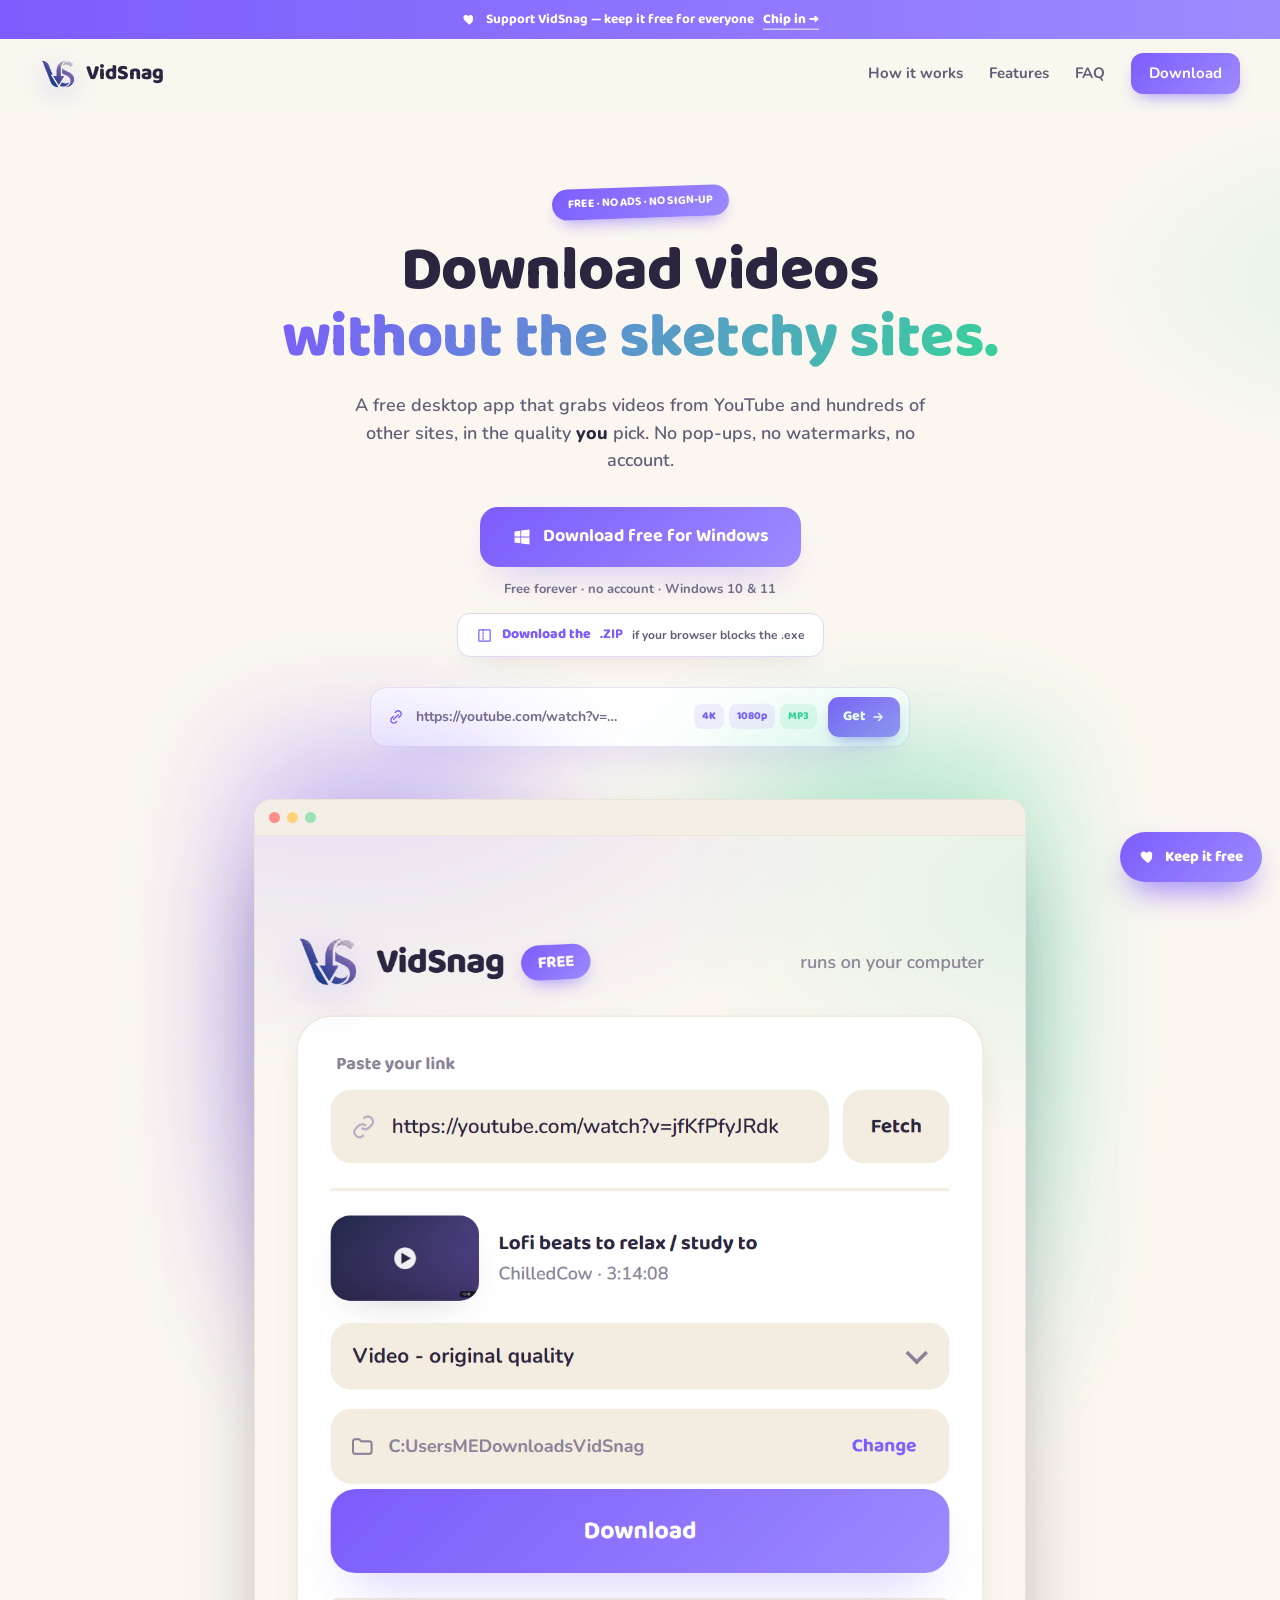
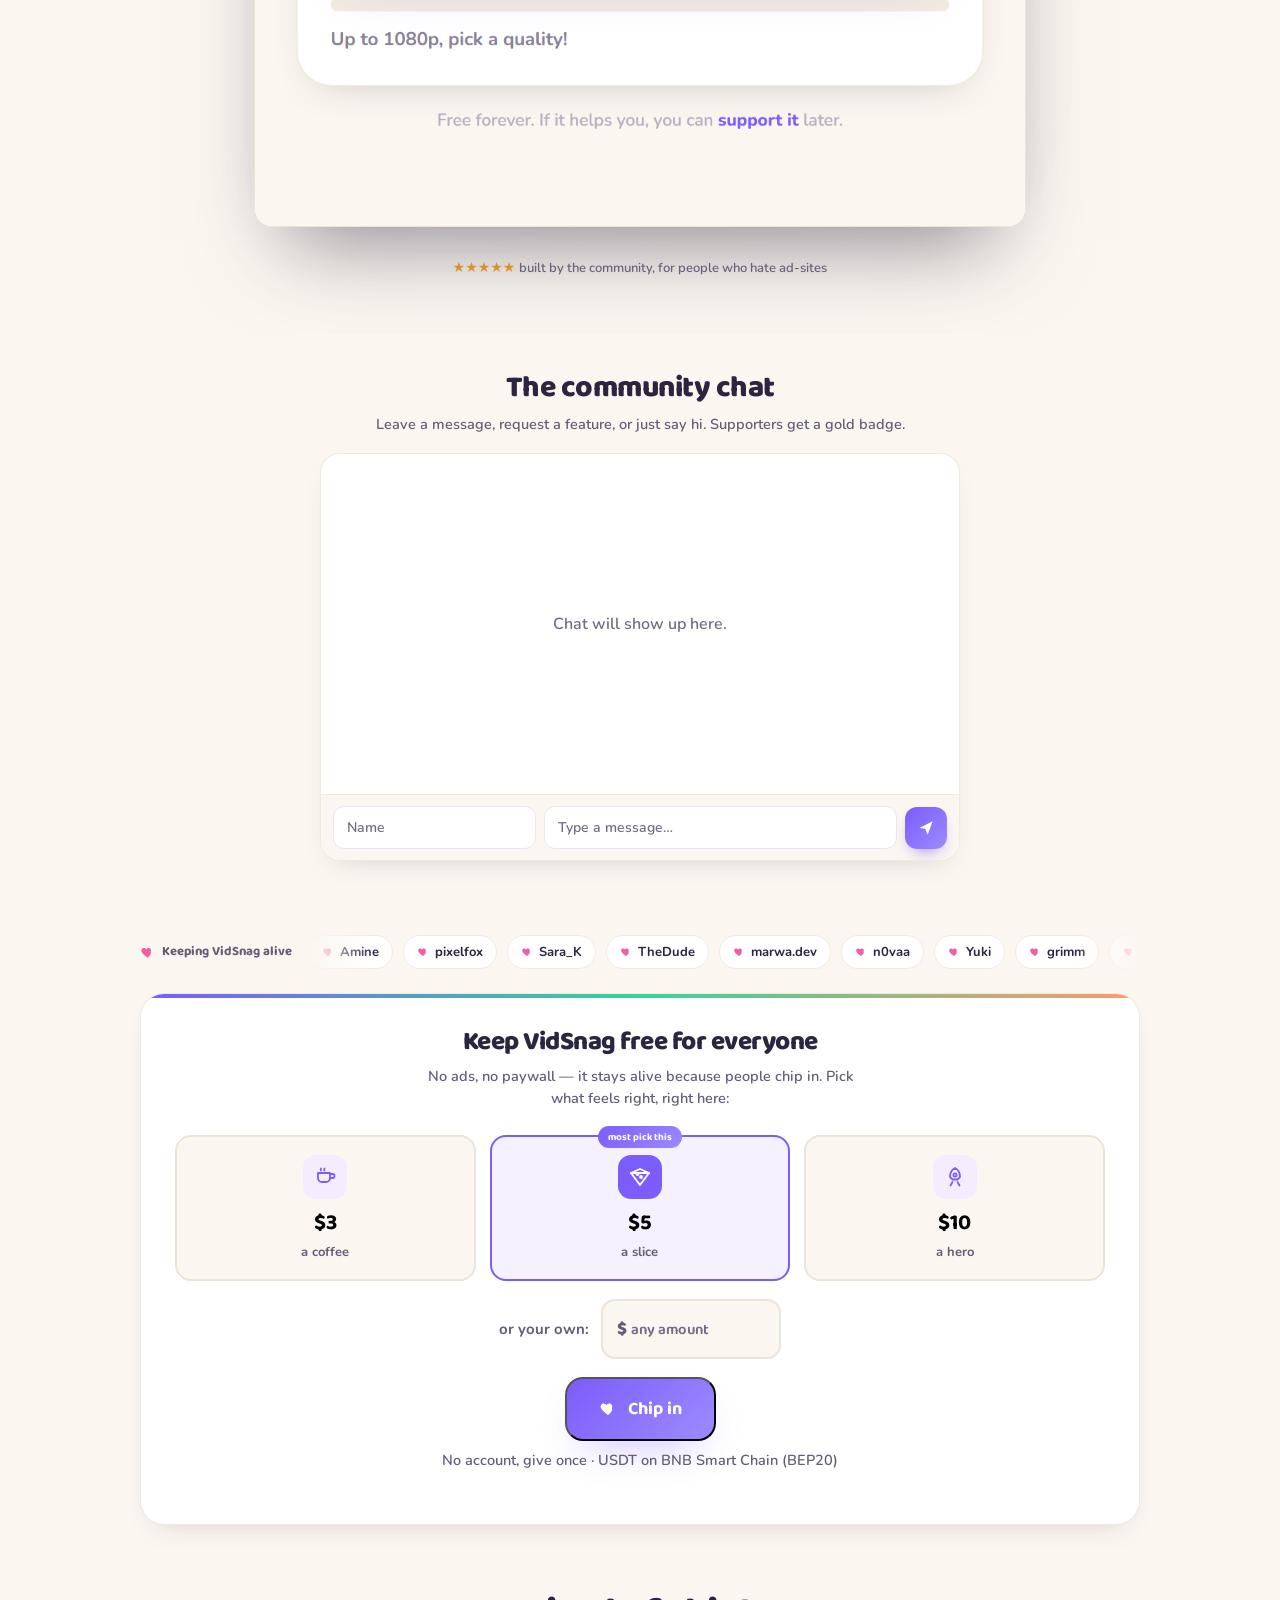
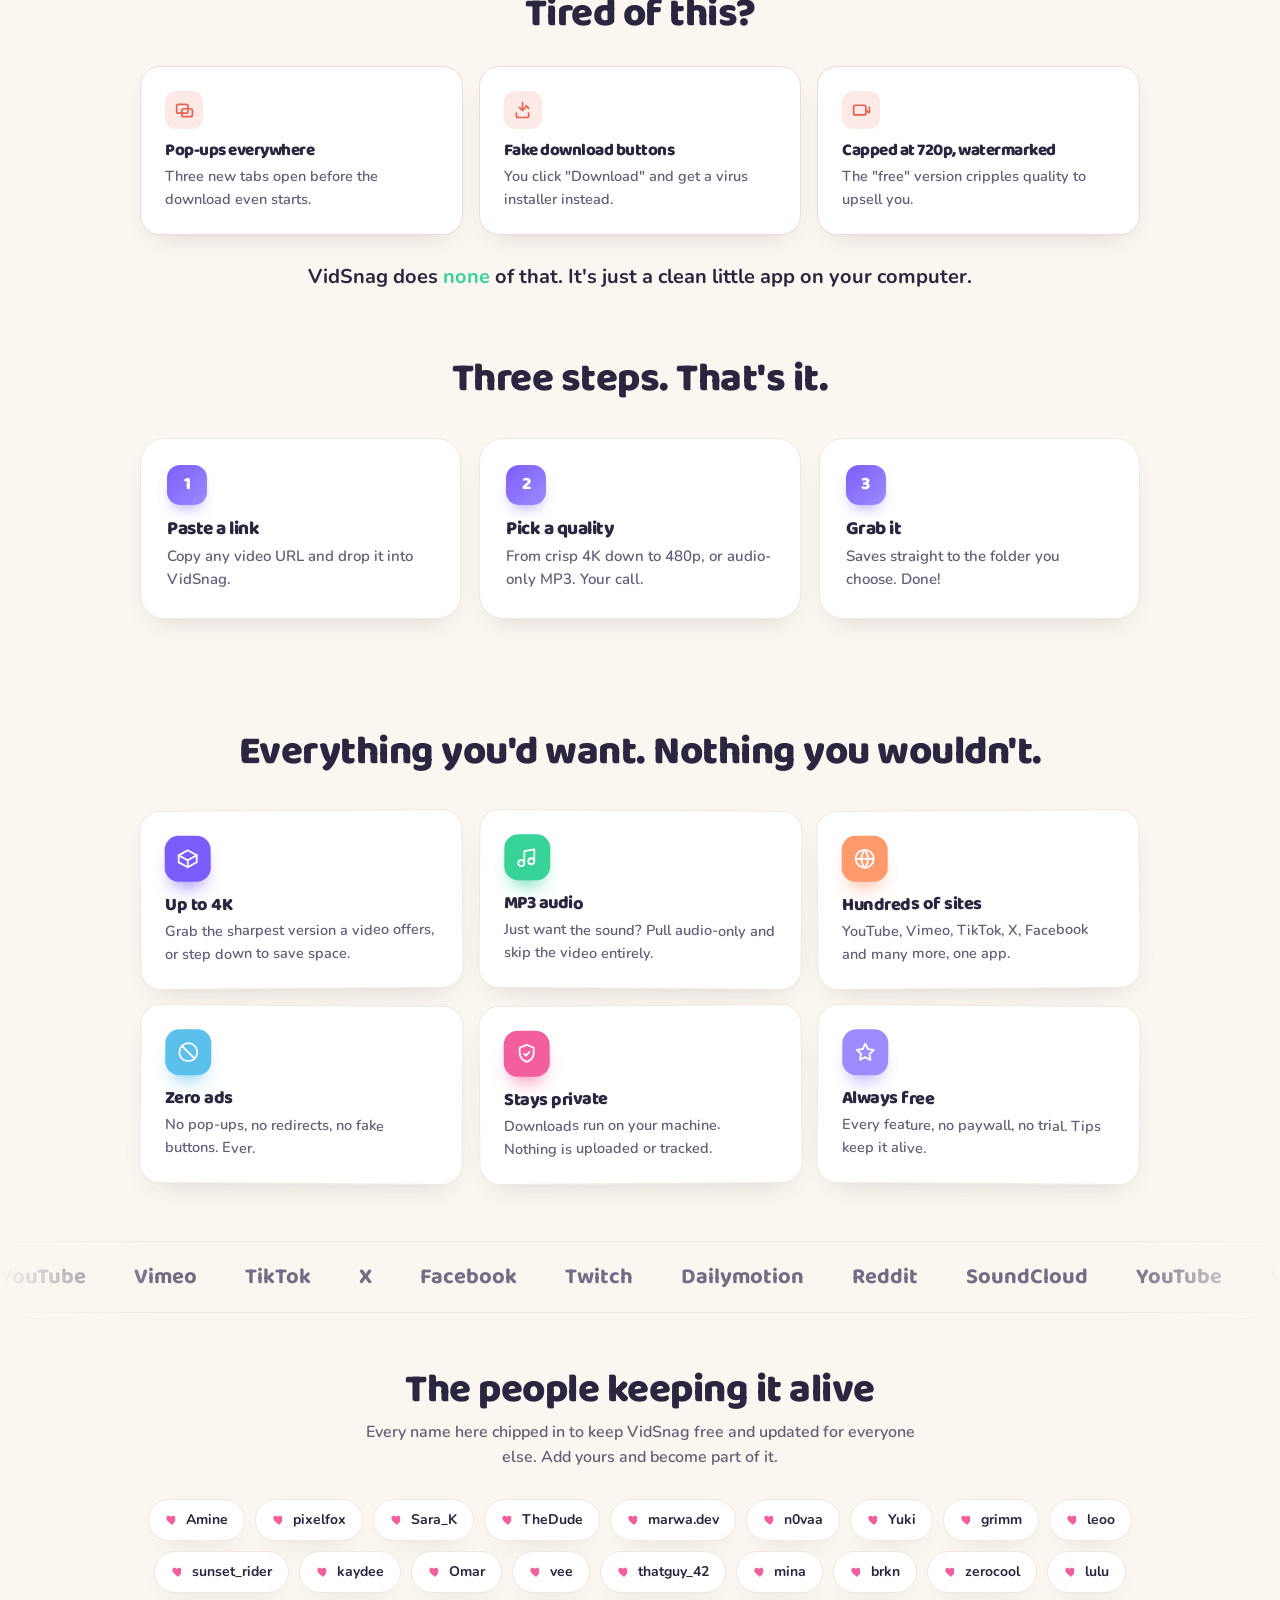
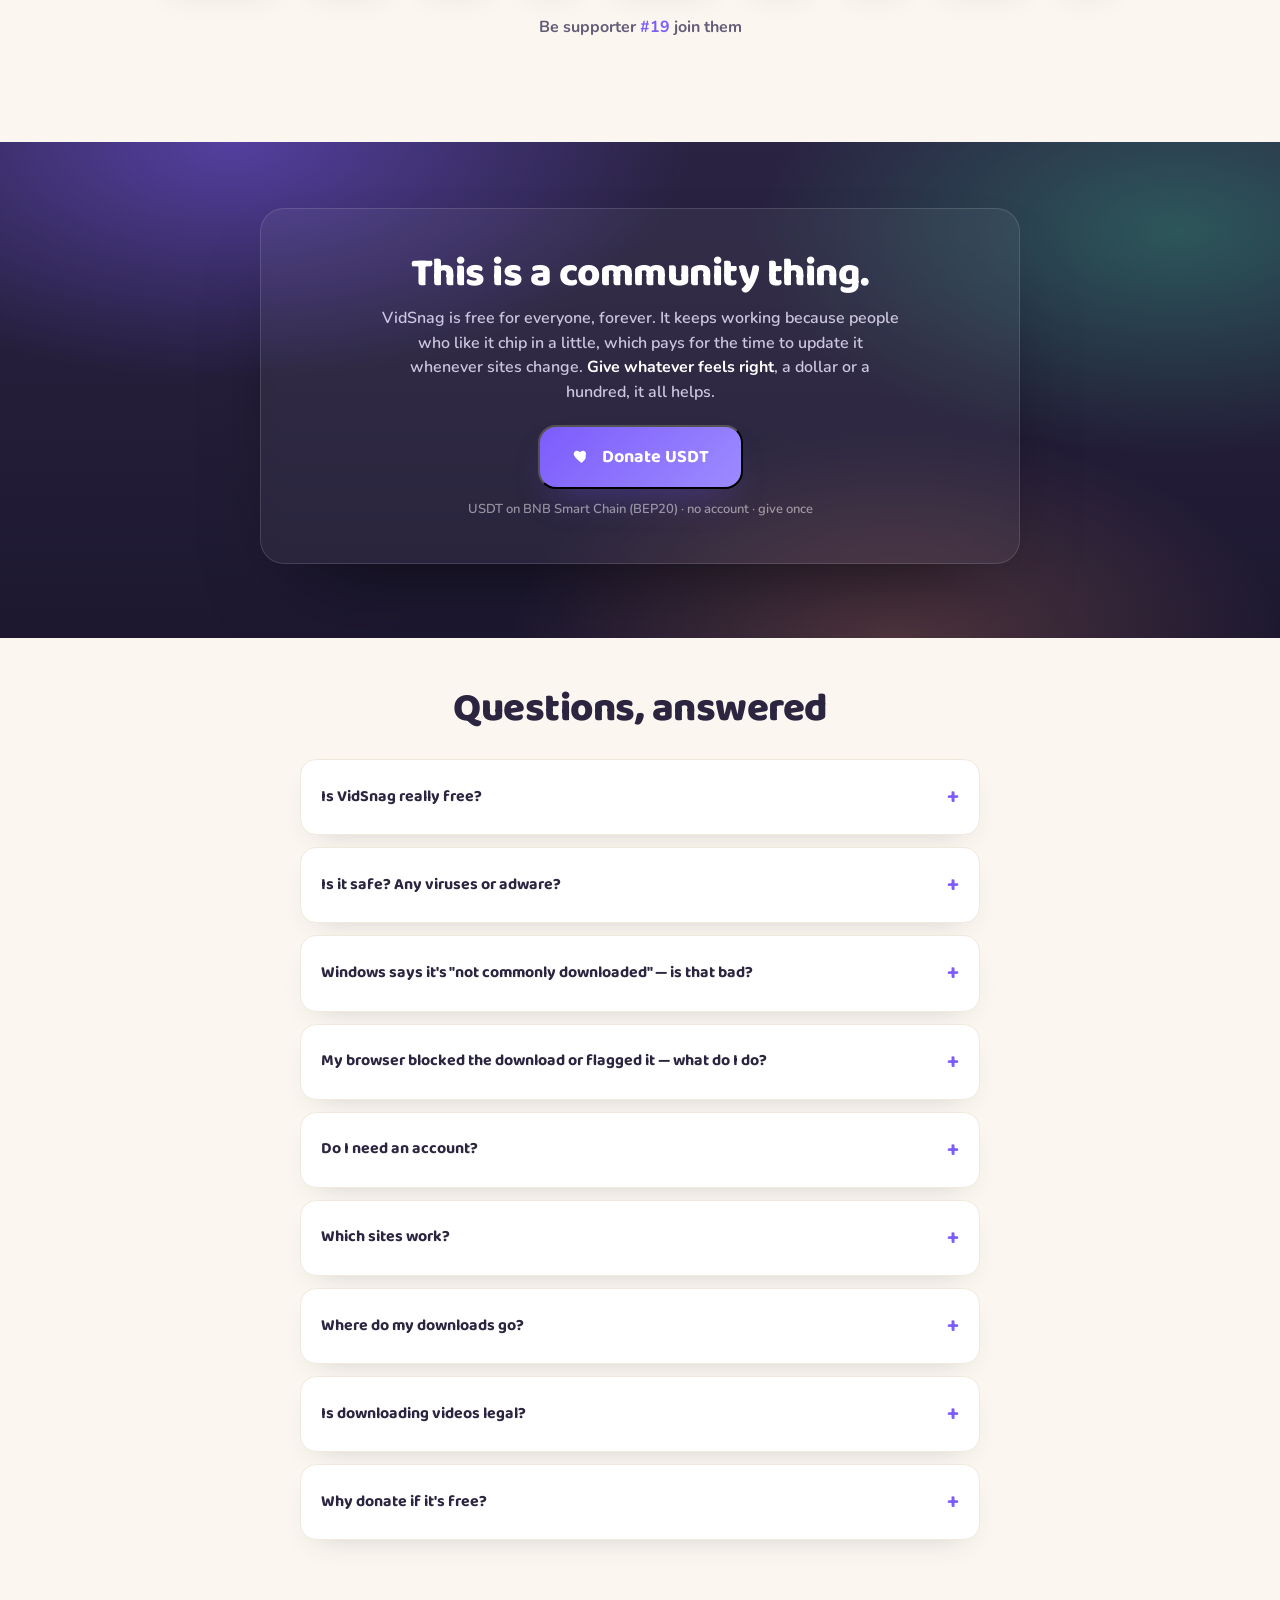
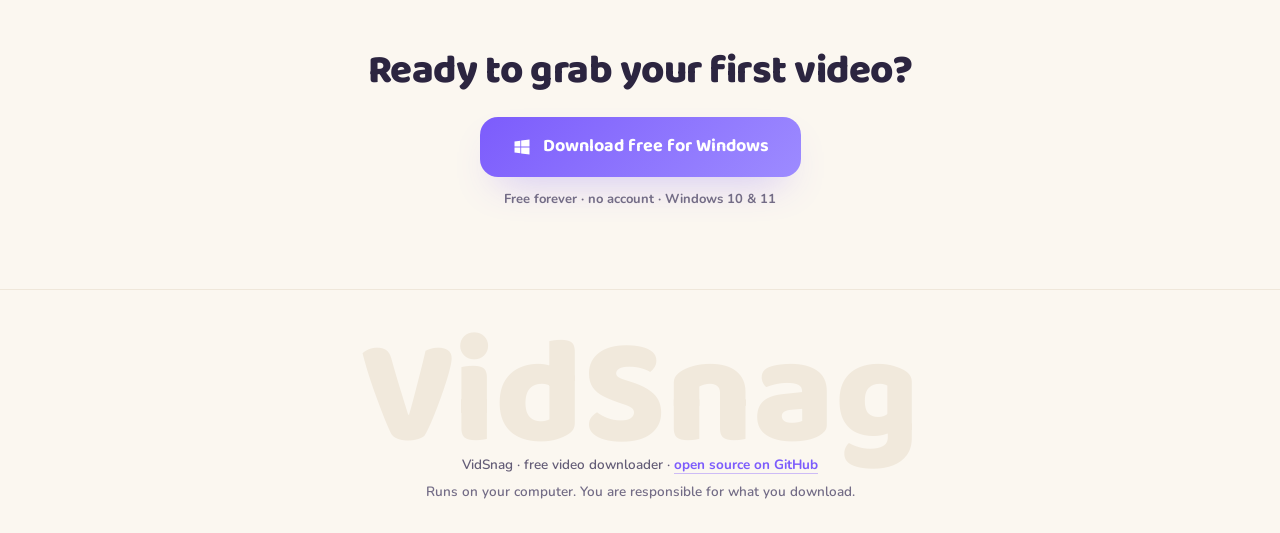
==== commit 4b576ce6: "feat(website): monthly donations bar at the top (live on-chain via BscScan) Top banner shows 'X from" ====
--- a/website/index.html
+++ b/website/index.html
@@ -14,7 +14,7 @@
 <link rel="preconnect" href="https://fonts.googleapis.com" />
 <link rel="preconnect" href="https://fonts.gstatic.com" crossorigin />
 <link href="https://fonts.googleapis.com/css2?family=Baloo+2:wght@600;700;800&family=Nunito:wght@500;600;700;800&display=swap" rel="stylesheet" />
-<link rel="stylesheet" href="styles.css?v=5" />
+<link rel="stylesheet" href="styles.css?v=6" />
 <link rel="icon" href="assets/logo-64.png" type="image/png" />
 <script type="application/ld+json">
 {
@@ -30,6 +30,11 @@
 </script>
 </head>
 <body>
+  <a class="donatebar" id="donatebar" href="#give">
+    <svg class="db-heart" viewBox="0 0 24 24" aria-hidden="true"><path d="M12 20s-7-4.6-9.2-9C1.4 8 3 4.8 6.2 4.8c1.9 0 3.1 1.1 3.8 2.2.7-1.1 1.9-2.2 3.8-2.2 3.2 0 4.8 3.2 3.4 6.2C19 15.4 12 20 12 20z"/></svg>
+    <span id="dbarText">Support VidSnag — keep it free for everyone</span>
+    <span class="db-cta">Chip in →</span>
+  </a>
   <header class="nav" id="nav">
     <a class="brand" href="./">
       <img class="logo" src="assets/logo-256.png" alt="VidSnag logo" width="36" height="36" />
@@ -301,7 +306,7 @@
     </div>
   </dialog>
 
-  <script src="main.js?v=5" defer></script>
+  <script src="main.js?v=6" defer></script>
 
   <script type="application/ld+json">
   {
--- a/website/styles.css
+++ b/website/styles.css
@@ -230,6 +230,15 @@
 .chip.real .amt{color:var(--mint);font-weight:800}
 .wall-counter{margin-top:22px;font-weight:700;color:var(--muted)}
 .wall-counter b{color:var(--accent)}
+
+/* monthly donations bar (top) */
+.donatebar{display:flex;align-items:center;justify-content:center;gap:9px;flex-wrap:wrap;
+  padding:9px 16px;font-family:"Baloo 2";font-weight:700;font-size:13.5px;color:#fff;text-align:center;
+  background:linear-gradient(90deg,var(--accent),var(--accent-2));transition:filter .15s}
+.donatebar:hover{filter:brightness(1.05)}
+.donatebar b{font-weight:800}
+.db-heart{width:15px;height:15px;fill:#fff;stroke:none;flex-shrink:0}
+.db-cta{font-weight:800;box-shadow:inset 0 -1.5px 0 rgba(255,255,255,.6)}
 
 /* community chat (Discord-style) */
 .wall2{max-width:var(--maxw);margin:0 auto;padding:38px clamp(18px,5vw,40px) 24px;text-align:center}
